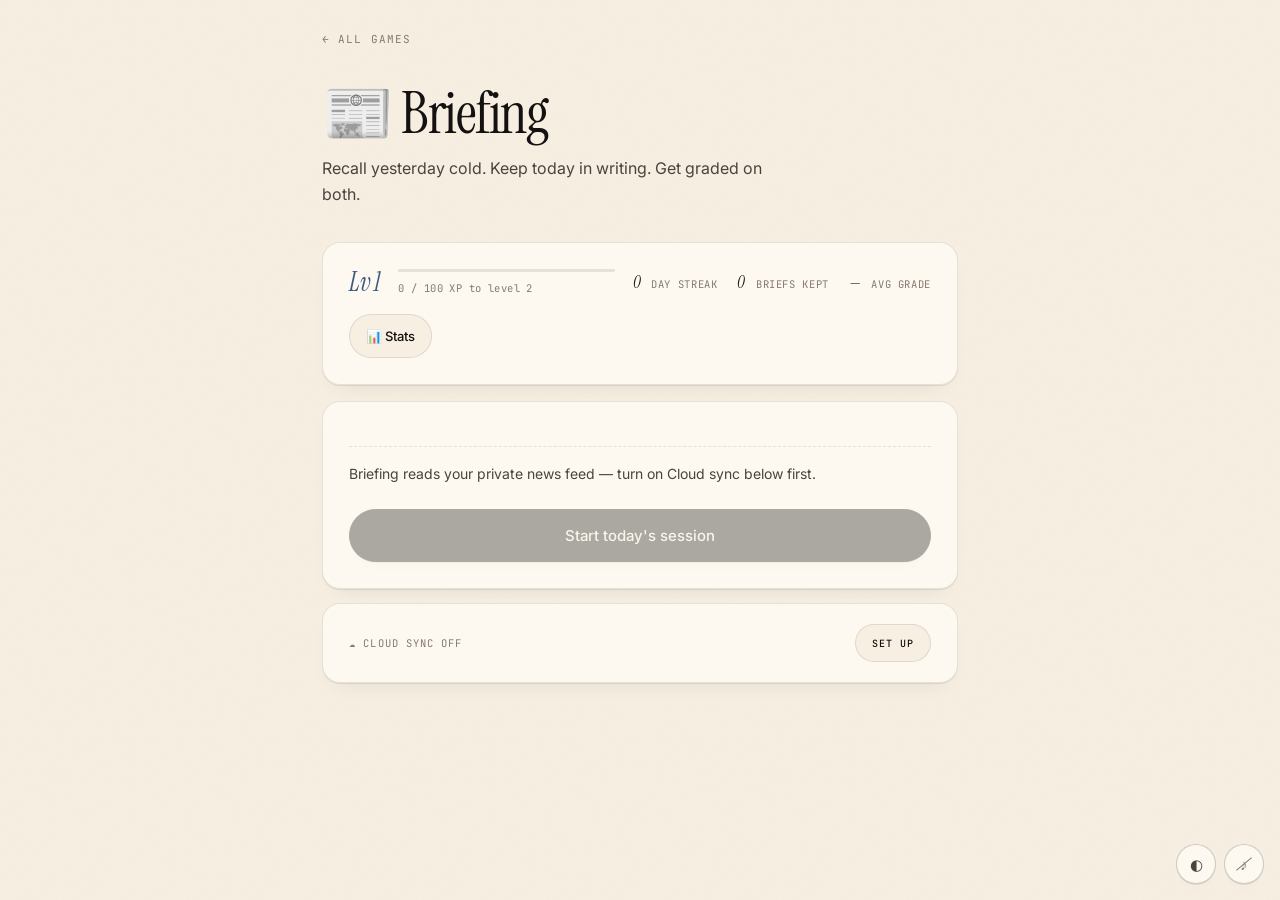
==== games/briefing/index.html @ d1f9d2f7 "Briefing: background grading, per-story saves, end-of-day review Write, hit Save & next, keep readin" ====
<!DOCTYPE html>
<html lang="en">
<head>
  <meta charset="UTF-8">
  <meta name="viewport" content="width=device-width, initial-scale=1.0, viewport-fit=cover">
  <meta name="theme-color" content="#F6EFE2">
  <meta name="apple-mobile-web-app-capable" content="yes">
  <title>Briefing — The News, Kept</title>
  <link rel="stylesheet" href="../../lib/theme.css">
  <script src="../../lib/theme.js"></script>
  <link rel="stylesheet" href="../../lib/sync.css">
  <link rel="stylesheet" href="style.css">
  <link rel="icon" href="data:image/svg+xml,<svg xmlns='http://www.w3.org/2000/svg' viewBox='0 0 100 100'><text y='.9em' font-size='90'>📰</text></svg>">
</head>
<body>
<div id="app">

  <!-- ============================= Menu ============================= -->
  <section id="screen-menu" class="screen active">
    <a class="hub-link" href="../../">← All games</a>

    <header class="title">
      <h1>📰 Briefing</h1>
      <p>Recall yesterday cold. Keep today in writing. Get graded on both.</p>
    </header>

    <div class="card profile-card">
      <div class="level-badge">Lv&nbsp;<span id="menu-level">1</span></div>
      <div class="xp">
        <div class="xp-bar"><div id="xp-fill"></div></div>
        <span id="xp-label"></span>
      </div>
      <div class="profile-stats" id="profile-stats"></div>
      <button id="stats-btn" title="Your stats">📊 Stats</button>
    </div>

    <div class="card setup-card">
      <div id="setup-hint" class="setup-hint"></div>
      <button id="start-btn" class="primary big">Start today's session</button>
    </div>

    <div class="card sync-card">
      <div class="sync-row">
        <span id="sync-status" class="sync-status">☁ Cloud sync off</span>
        <button id="sync-btn" class="sync-btn">Set up</button>
      </div>
      <div id="sync-panel" class="sync-panel hidden">
        <p>Paste your sync code to save results to Atlas and track progress over
          time. Stored in this browser only — the game plays fine without it.</p>
        <div class="sync-form">
          <input id="sync-input" type="password" placeholder="Sync code" autocomplete="off" spellcheck="false">
          <button id="sync-save" class="primary">Save</button>
          <button id="sync-clear">Turn off</button>
        </div>
      </div>
    </div>
  </section>

  <!-- ============================== Day ============================== -->
  <section id="screen-day" class="screen">
    <div class="hud">
      <button id="day-quit" title="Back to menu">✕</button>
      <span id="day-meta"></span>
      <span class="hud-spacer"></span>
      <b id="day-score">0 pts</b>
    </div>

    <nav id="day-tabs" class="day-tabs"></nav>

    <div id="day-panel"></div>

    <button id="finish-day" class="primary big" disabled>Finish the day</button>
  </section>

  <!-- ============================ Results ============================ -->
  <section id="screen-results" class="screen">
    <div class="card results-card">
      <h2 id="results-title"></h2>
      <div id="results-score"></div>
      <div id="results-stats" class="results-stats"></div>
      <div id="results-xp" class="results-xp"></div>
      <div id="results-note" class="results-note"></div>
      <div id="results-review"></div>
      <div class="results-actions">
        <button id="menu-btn" class="primary big">Menu</button>
      </div>
    </div>
  </section>

  <!-- ============================= Stats ============================= -->
  <section id="screen-stats" class="screen">
    <div class="card stats-card">
      <h2>Your news memory</h2>
      <div id="stats-summary" class="profile-stats"></div>
      <div id="stats-week"></div>
      <button id="stats-back" class="primary">Back</button>
    </div>
  </section>

</div>

<script src="../../lib/sync.js"></script>
<script src="../../lib/juice.js"></script>
<script src="game.js"></script>
</body>
</html>
---- lib/theme.css ----
/* lib/theme.css — the shared design system for Jason's Learning Games.
 *
 * The look is Revvive's: cream paper, near-black ink, hairline rules, a serif
 * that does the talking and a mono that does the labelling. Colour is used
 * once per screen, not everywhere — the restraint is the design.
 *
 * One ground, four skins. Every game loads this first and then its own
 * style.css, which sets its two accent stops (--p1/--p2) and styles the parts
 * only it has (the map, the RSVP stage, the sequence builder).
 *
 * Token names are unchanged from the previous system on purpose: the games'
 * skins, lib/sync.css and a few inline rules were written against --glass /
 * --stroke / --sunk / --good, so those still resolve — they just point at
 * paper and ink now instead of glass and neon.
 */

@import url("https://fonts.googleapis.com/css2?family=Instrument+Serif:ital@0;1&family=Inter:wght@300;400;500;600&family=JetBrains+Mono:wght@400;500&display=swap");

/* ====================== tokens ====================== */

:root {
  /* Paper + ink — the whole ground. */
  --paper: #F6EFE2;
  --paper-2: #EFE6D4;
  --card-bg: #FDF9F0;
  --ink: #141110;
  --ink-2: #4A433E;
  --ink-3: #86796E;
  --rule: #1411101a;
  --rule-2: #14111014;

  /* Each game overrides these two. Defaults are Revvive's navy. */
  --p1: #233142;
  --p2: #6B8CAF;

  /* Shared highlight — XP, streaks, the things that only ever go up. */
  --a1: #E8A82C;
  --a2: #C68917;

  --good: #3E5E3A;
  --bad: #C76A5E;

  /* Legacy contract — the games' JS and older rules still ask for these. */
  --bg: var(--paper);
  --bg-2: var(--paper-2);
  --text: var(--ink);
  --text-dim: var(--ink-3);
  --glass: var(--card-bg);
  --glass-2: var(--paper-2);
  --stroke: var(--rule);
  --stroke-hi: #14111033;
  --sunk: var(--paper);
  --card: var(--card-bg);
  --card-edge: var(--rule);
  --primary: var(--p1);
  --primary-deep: #15202B;
  --accent: var(--a1);
  --good-ink: #FFFFFF;
  --bad-ink: #FFFFFF;
  --on-ink: var(--paper);
  --on-good: #FFFFFF;      /* text that sits on a filled good/bad answer — */
  --on-bad: #FFFFFF;       /* flips to dark once those fills lighten for dark mode */
  --ink-hard: #000000;     /* where a pressed primary goes: further from the ground */
  --ripple: #14111018;

  --serif: "Instrument Serif", "Times New Roman", Georgia, serif;
  --sans: "Inter", -apple-system, BlinkMacSystemFont, "Segoe UI", sans-serif;
  --mono: "JetBrains Mono", ui-monospace, "SF Mono", Menlo, monospace;

  --r-sm: 8px;
  --r-md: 12px;
  --r-lg: 18px;
  --r-pill: 999px;

  --shadow: 0 1px 0 #14111014, 0 10px 24px -16px #14111028;
  --shadow-lift: 0 1px 0 #14111014, 0 24px 44px -20px #1411103a;

  --ease: cubic-bezier(.2, .8, .2, 1);
  --spring: cubic-bezier(.2, .8, .2, 1);   /* deliberately not springy */

  --tap: 44px;
}

/* ====================== dark ======================
 * Not an inversion — the same paper stock at night. The ground stays warm
 * (#14120E, not #000) and the text stays cream, so the two themes read as one
 * design in two lights rather than as two designs.
 *
 * Only the ground-level tokens are redefined. Everything else in this file is
 * expressed through them, so the whole system — including each game's skin and
 * lib/sync.css — follows without a second rule being written.
 *
 * lib/theme.js stamps data-theme on <html> from <head>, before first paint.
 * The values below are the only place dark colour is defined. */

:root[data-theme="dark"] {
  --paper: #14120E;
  --paper-2: #1E1A15;
  --card-bg: #1A1712;
  --ink: #F2EDE3;
  --ink-2: #BCB3A4;
  --ink-3: #8A8175;
  --rule: #F2EDE31f;
  --rule-2: #F2EDE314;
  --stroke-hi: #F2EDE33d;

  /* Accents lift off the dark ground; the deep navys and mosses of the light
     theme would vanish into it. */
  --p1: #8AAFD6;
  --p2: #6B8CAF;
  --a1: #F0B646;
  --a2: #E0A63F;
  --good: #6FA968;
  --bad: #E08878;

  /* Filled answer buttons are now light, so their text goes dark. */
  --on-good: #10160F;
  --on-bad: #1E0D0A;
  --ink-hard: #FFFFFF;
  --ripple: #F2EDE322;

  --shadow: 0 1px 0 #00000040, 0 12px 28px -18px #000000cc;
  --shadow-lift: 0 1px 0 #00000040, 0 26px 50px -22px #000000e6;
}

/* The grain has to change sign: dark speckle on cream, light speckle on ink. */
:root[data-theme="dark"] .fx-grain {
  mix-blend-mode: screen;
  filter: invert(1);
  opacity: .05;
}

* { box-sizing: border-box; margin: 0; padding: 0; }

html {
  -webkit-text-size-adjust: 100%;
  scroll-behavior: smooth;
}

html, body { min-height: 100%; }

body {
  background: var(--paper);
  color: var(--ink);
  font-family: var(--sans);
  font-size: 16px;
  font-weight: 400;
  line-height: 1.55;
  min-height: 100dvh;
  overflow-x: hidden;
  -webkit-font-smoothing: antialiased;
  text-rendering: optimizeLegibility;
  -webkit-tap-highlight-color: transparent;
  overscroll-behavior-y: none;
}

::selection { background: var(--p1); color: var(--paper); }

/* Paper grain — the one texture in the system, and the reason the large flat
   cream areas read as stock rather than as #F6EFE2. */
.fx-grain {
  position: fixed;
  inset: 0;
  z-index: 0;
  pointer-events: none;
  opacity: .25;
  mix-blend-mode: multiply;
  background-image: url("data:image/svg+xml;utf8,<svg xmlns='http://www.w3.org/2000/svg' width='180' height='180'><filter id='n'><feTurbulence type='fractalNoise' baseFrequency='0.9' numOctaves='2' stitchTiles='stitch'/><feColorMatrix values='0 0 0 0 0.09  0 0 0 0 0.08  0 0 0 0 0.07  0 0 0 0.06 0'/></filter><rect width='100%' height='100%' filter='url(%23n)'/></svg>");
}
.fx-vignette { display: none; }   /* the old dark-theme layer; nothing to fade on paper */

/* ====================== layout ====================== */

#app,
main.wrap {
  max-width: 720px;
  margin: 0 auto;
  padding: max(20px, env(safe-area-inset-top)) 22px
           calc(72px + env(safe-area-inset-bottom));
  position: relative;
  z-index: 1;
}

@media (max-width: 560px) {
  #app, main.wrap { padding-left: 18px; padding-right: 18px; }
}

.hidden { display: none !important; }

.screen { display: none; }
.screen.active { display: block; animation: fade-up .4s var(--ease) both; }

/* ====================== type ====================== */

h1, h2, h3 { font-weight: 400; }

.title { margin: 26px 0 34px; }

.title h1 {
  font-family: var(--serif);
  font-weight: 400;
  font-size: clamp(2.6rem, 11vw, 3.6rem);
  line-height: .98;
  letter-spacing: -.025em;
}
.title h1 em { font-style: italic; color: var(--p1); }

.title p {
  margin-top: 14px;
  color: var(--ink-2);
  font-size: 1rem;
  line-height: 1.6;
  max-width: 46ch;
}

/* The mono eyebrow with its little rule — Revvive's signature label. */
.eyebrow {
  font-family: var(--mono);
  font-size: 11px;
  font-weight: 400;
  letter-spacing: .16em;
  text-transform: uppercase;
  color: var(--ink-3);
  display: inline-flex;
  align-items: center;
  gap: 12px;
}
.eyebrow::before {
  content: "";
  width: 20px;
  height: 1px;
  background: currentColor;
  display: inline-block;
}

.hub-link {
  display: inline-flex;
  align-items: center;
  gap: 8px;
  min-height: 40px;
  font-family: var(--mono);
  font-size: 11px;
  letter-spacing: .1em;
  text-transform: uppercase;
  color: var(--ink-3);
  text-decoration: none;
  transition: color .2s ease;
}
.hub-link:hover { color: var(--ink); }

/* ====================== cards ====================== */

.card {
  position: relative;
  background: var(--card-bg);
  border: 1px solid var(--rule);
  border-radius: var(--r-lg);
  padding: 26px;
  margin-top: 16px;
  box-shadow: var(--shadow);
}

.screen.active > .card { animation: rise .5s var(--ease) both; }
.screen.active > .card:nth-of-type(2) { animation-delay: .06s; }
.screen.active > .card:nth-of-type(3) { animation-delay: .12s; }
.screen.active > .card:nth-of-type(4) { animation-delay: .18s; }

@keyframes rise {
  from { opacity: 0; transform: translateY(10px); }
  to   { opacity: 1; transform: none; }
}
@keyframes fade-up {
  from { opacity: 0; transform: translateY(6px); }
  to   { opacity: 1; transform: none; }
}
@keyframes fade-soft { from { opacity: 0; } to { opacity: 1; } }

/* ====================== buttons ====================== */

button {
  position: relative;
  overflow: hidden;
  font-family: var(--sans);
  font-size: 14px;
  font-weight: 500;
  color: var(--ink);
  background: var(--paper);
  border: 1px solid var(--rule);
  border-radius: var(--r-pill);
  padding: 11px 20px;
  min-height: var(--tap);
  cursor: pointer;
  touch-action: manipulation;
  -webkit-tap-highlight-color: transparent;
  transition: background .2s ease, color .2s ease, border-color .2s ease,
              box-shadow .2s ease, transform .15s ease;
}
button:hover { border-color: var(--stroke-hi); box-shadow: var(--shadow); }
button:active { transform: translateY(1px); }
button:focus-visible { outline: 2px solid var(--p1); outline-offset: 2px; }
button:disabled { cursor: default; }

/* The one solid black thing on the page is the thing to press. */
button.primary {
  background: var(--ink);
  border-color: var(--ink);
  color: var(--paper);
  font-weight: 500;
  box-shadow: var(--shadow);
}
button.primary:hover { background: var(--ink-hard); box-shadow: var(--shadow-lift); }
button.primary:disabled { opacity: .35; box-shadow: var(--shadow); }

button.big {
  width: 100%;
  padding: 16px 28px;
  font-size: 15px;
  margin-top: 24px;
}

button.ghost {
  background: transparent;
  border-color: var(--rule);
  color: var(--ink-2);
  box-shadow: none;
}
button.ghost:hover { background: var(--paper-2); color: var(--ink); }

/* A wash rather than a splash — the ripple is nearly subliminal on paper. */
.ripple {
  position: absolute;
  border-radius: 50%;
  transform: translate(-50%, -50%) scale(0);
  background: radial-gradient(circle, var(--ripple), transparent 70%);
  pointer-events: none;
  z-index: 2;
  animation: ripple .5s var(--ease) forwards;
}
@keyframes ripple { to { transform: translate(-50%, -50%) scale(1); opacity: 0; } }

/* ====================== option pills ====================== */

.opt-grid { display: flex; flex-wrap: wrap; gap: 8px; }
.opt-grid button {
  flex: 0 1 auto;
  padding: 10px 16px;
  font-size: 13.5px;
}
.opt-grid button .sub {
  display: block;
  font-family: var(--mono);
  font-size: 10px;
  letter-spacing: .04em;
  color: var(--ink-3);
  margin-top: 3px;
}

/* Mapmaster says .selected, the others say .active. Both land here. */
.opt-grid button.selected,
.opt-grid button.active {
  background: var(--ink);
  border-color: var(--ink);
  color: var(--paper);
  box-shadow: var(--shadow);
}
.opt-grid button.selected .sub,
.opt-grid button.active .sub { color: color-mix(in oklab, var(--paper) 68%, transparent); }
.opt-grid button:disabled { opacity: .3; }

.opt-icon { margin-right: 7px; }

/* Section labels inside a card. */
.setup-card h2,
.card h2.section {
  font-family: var(--mono);
  font-size: 11px;
  font-weight: 400;
  text-transform: uppercase;
  letter-spacing: .14em;
  color: var(--ink-3);
  margin: 28px 0 12px;
}
.setup-card h2:first-child { margin-top: 0; }

.setup-hint {
  margin-top: 18px;
  padding-top: 16px;
  border-top: 1px dashed var(--rule);
  color: var(--ink-2);
  font-size: 14px;
  line-height: 1.6;
  min-height: 1.2em;
}

/* ====================== profile / level / XP ====================== */

.profile-card {
  display: flex;
  align-items: center;
  gap: 18px;
  flex-wrap: wrap;
}

.level-badge {
  font-family: var(--serif);
  font-size: 26px;
  font-style: italic;
  letter-spacing: -.01em;
  color: var(--p1);
  white-space: nowrap;
  line-height: 1;
}
.level-badge small {
  display: block;
  font-family: var(--mono);
  font-size: 9.5px;
  font-style: normal;
  letter-spacing: .12em;
  text-transform: uppercase;
  color: var(--ink-3);
  margin-top: 5px;
}

.xp { flex: 1 1 180px; min-width: 150px; }
.xp-bar {
  height: 3px;
  background: var(--rule);
  border-radius: var(--r-pill);
  overflow: hidden;
  margin-bottom: 8px;
}
#xp-fill {
  height: 100%;
  width: 0;
  background: var(--p1);
  border-radius: var(--r-pill);
  transition: width .9s var(--ease);
}

.xp span, #xp-label {
  display: block;
  font-family: var(--mono);
  font-size: 10.5px;
  letter-spacing: .04em;
  color: var(--ink-3);
}

.profile-stats {
  display: flex;
  gap: 20px;
  flex-wrap: wrap;
  font-family: var(--mono);
  font-size: 10.5px;
  letter-spacing: .06em;
  text-transform: uppercase;
  color: var(--ink-3);
}
.profile-stats b {
  font-family: var(--serif);
  font-style: italic;
  font-size: 17px;
  font-weight: 400;
  letter-spacing: -.01em;
  color: var(--ink);
  text-transform: none;
  margin-right: 4px;
}

#stats-btn { padding: 9px 16px; font-size: 13px; }

/* ====================== HUD ====================== */

.hud {
  display: flex;
  align-items: center;
  gap: 14px;
  padding: 12px 0 14px;
  font-family: var(--mono);
  font-size: 11px;
  letter-spacing: .08em;
  text-transform: uppercase;
  color: var(--ink-3);
  position: sticky;
  top: 0;
  z-index: 20;
  background: color-mix(in oklab, var(--paper) 88%, transparent);
  backdrop-filter: blur(14px) saturate(140%);
  -webkit-backdrop-filter: blur(14px) saturate(140%);
  border-bottom: 1px solid var(--rule);
  margin-bottom: 18px;
}
.hud-spacer { flex: 1; }
.hud-right { margin-left: auto; display: flex; gap: 16px; align-items: center; }

#quit-btn {
  padding: 0;
  width: 32px;
  height: 32px;
  min-height: 32px;
  flex: none;
  display: grid;
  place-items: center;
  border-radius: 50%;
  border-color: var(--rule);
  color: var(--ink-3);
  font-size: 12px;
}
#quit-btn:hover { color: var(--bad); border-color: var(--bad); }

#hud-score {
  font-family: var(--serif);
  font-style: italic;
  font-size: 22px;
  letter-spacing: -.01em;
  text-transform: none;
  color: var(--ink);
  line-height: 1;
}
#hud-streak {
  display: inline-block;
  color: var(--a2);
  font-weight: 500;
  transition: color .2s ease;
}
/* .flare is also used by the hub's day-streak chip, which isn't a HUD. */
#hud-streak.flare, .flare { animation: flare .45s var(--ease) both; }
@keyframes flare {
  0%   { transform: scale(1); }
  40%  { transform: scale(1.14); }
  100% { transform: scale(1); }
}

#hud-timer, #hud-clock { font-variant-numeric: tabular-nums; }
#hud-timer.urgent { color: var(--bad); animation: blink 1s steps(2) infinite; }
@keyframes blink { 50% { opacity: .4; } }

/* ====================== progress rails ====================== */

.timer-track, .progress-track {
  height: 3px;
  background: var(--rule);
  border-radius: var(--r-pill);
  overflow: hidden;
}
#timer-fill, #progress-fill, #scroll-fill {
  height: 100%;
  width: 100%;
  background: var(--p1);
  border-radius: var(--r-pill);
  transition: width .12s linear, background .3s ease;
}
#progress-fill { width: 0; }
#timer-fill.low, #scroll-fill.low { background: var(--bad); }

/* ====================== answers ====================== */

#choices button.correct {
  background: var(--good);
  border-color: var(--good);
  color: var(--on-good);
}
#choices button.wrong {
  background: var(--bad);
  border-color: var(--bad);
  color: var(--on-bad);
}
/* No bounce, no shake — the colour change is the whole message. */

#choices button .key {
  position: absolute;
  left: 12px;
  top: 50%;
  transform: translateY(-50%);
  font-family: var(--mono);
  font-size: 10px;
  color: var(--ink-3);
  border: 1px solid var(--rule);
  border-radius: 4px;
  padding: 2px 6px;
}

#feedback {
  margin-top: 20px;
  min-height: 1.6em;
  font-size: 14.5px;
  line-height: 1.6;
  color: var(--ink-2);
}
#feedback.good, #feedback.bad { animation: fade-up .3s var(--ease) both; }
#feedback.good { color: var(--good); }
#feedback.bad  { color: var(--bad); }
#feedback b { color: var(--ink); font-weight: 500; }

/* Inputs */
input[type="text"], input[type="password"], input:not([type]), textarea {
  font-family: var(--sans);
  font-size: 15px;
  color: var(--ink);
  background: var(--paper);
  border: 1px solid var(--rule);
  border-radius: var(--r-md);
  padding: 12px 16px;
  min-height: var(--tap);
  transition: border-color .2s ease, box-shadow .2s ease;
}
input:focus, textarea:focus {
  outline: none;
  border-color: var(--p1);
  box-shadow: 0 0 0 3px color-mix(in oklab, var(--p1) 14%, transparent);
}
::placeholder { color: var(--ink-3); }

/* ====================== results ====================== */

.results-card {
  text-align: center;
  max-width: 560px;
  margin: 30px auto 0;
  padding: 36px 28px;
}
.results-card h2 {
  font-family: var(--serif);
  font-size: 30px;
  line-height: 1.12;
  letter-spacing: -.02em;
}

/* The score is set in the serif, italic, huge — the Revvive stat treatment. */
#results-score {
  font-family: var(--serif);
  font-style: italic;
  font-weight: 400;
  font-size: clamp(64px, 20vw, 92px);
  line-height: .92;
  letter-spacing: -.03em;
  color: var(--p1);
  margin: 18px 0 6px;
}
#results-score small,
#results-score span {
  display: block;
  font-family: var(--mono);
  font-style: normal;
  font-size: 11px;
  letter-spacing: .12em;
  text-transform: uppercase;
  color: var(--ink-3);
  margin-top: 12px;
}
#results-score em {
  display: block;
  font-family: var(--mono);
  font-style: normal;
  font-size: 11px;
  letter-spacing: .12em;
  text-transform: uppercase;
  color: var(--a2);
  margin-top: 8px;
}
#results-score.pop { animation: fade-up .5s var(--ease) both; }

.results-stats {
  display: grid;
  grid-template-columns: repeat(auto-fit, minmax(80px, 1fr));
  gap: 0;
  margin: 28px 0;
  border-top: 1px solid var(--rule);
  border-bottom: 1px solid var(--rule);
}
.results-stats .stat, .stat {
  display: flex;
  flex-direction: column;
  gap: 5px;
  padding: 18px 8px;
  border-right: 1px solid var(--rule);
}
.results-stats .stat:last-child, .stat:last-child { border-right: 0; }
.stat b {
  font-family: var(--serif);
  font-style: italic;
  font-weight: 400;
  font-size: 26px;
  line-height: 1;
  letter-spacing: -.01em;
}
.stat span {
  font-family: var(--mono);
  font-size: 9.5px;
  letter-spacing: .1em;
  text-transform: uppercase;
  color: var(--ink-3);
}

#results-best, #results-levelup {
  display: inline-block;
  font-family: var(--mono);
  font-size: 11px;
  letter-spacing: .1em;
  text-transform: uppercase;
  border-radius: var(--r-pill);
  padding: 7px 16px;
  margin: 6px 4px;
  background: #E8A82C1f;
  border: 1px solid #E8A82C55;
  color: var(--a2);
  animation: fade-up .5s var(--ease) both;
}

.results-xp, .results-note {
  font-family: var(--mono);
  font-size: 11px;
  letter-spacing: .06em;
  color: var(--ink-3);
  line-height: 1.7;
  margin-bottom: 10px;
}
.results-xp b, .results-note b { color: var(--a2); font-weight: 400; }

.results-actions { margin-top: 26px; display: grid; gap: 10px; }
.results-actions button { width: 100%; margin-top: 0; }

/* ====================== chips, bars, lists ====================== */

.chips { display: flex; flex-wrap: wrap; gap: 8px; justify-content: center; }
.chip {
  font-family: var(--mono);
  font-size: 11px;
  letter-spacing: .04em;
  background: var(--paper);
  border: 1px solid var(--rule);
  color: var(--ink-2);
  border-radius: var(--r-pill);
  padding: 5px 13px;
}

#results-missed h3, #stats-weakest h3,
#results-review h3, #stats-history h3, #stats-levels h3,
#stats-eras h3 {
  font-family: var(--mono);
  font-size: 11px;
  font-weight: 400;
  text-transform: uppercase;
  letter-spacing: .14em;
  color: var(--ink-3);
  margin: 28px 0 14px;
}

.missed-row {
  display: flex;
  flex-direction: column;
  gap: 5px;
  text-align: left;
  background: var(--paper);
  border: 1px solid var(--rule);
  border-radius: var(--r-md);
  padding: 14px 16px;
  margin-bottom: 8px;
}
.missed-row code {
  font-family: var(--mono);
  font-size: 12.5px;
  line-height: 1.5;
  color: var(--ink);
}
.missed-row span { font-size: 13px; color: var(--ink-2); line-height: 1.5; }
.clean-sweep { color: var(--ink-3); font-size: 14px; margin-top: 12px; }

.topic-row { display: flex; align-items: center; gap: 14px; margin-bottom: 14px; }
.topic-name { flex: 0 0 40%; font-size: 14px; }
.topic-name b { font-family: var(--mono); font-size: 10px; color: var(--ink-3); margin-right: 6px; font-weight: 400; }
.bar {
  flex: 1;
  height: 3px;
  background: var(--rule);
  border-radius: var(--r-pill);
  overflow: hidden;
}
.bar i {
  display: block;
  height: 100%;
  background: var(--p1);
  border-radius: var(--r-pill);
  transform-origin: left;
  animation: grow-bar .8s var(--ease) both;
}
@keyframes grow-bar { from { transform: scaleX(0); } }
.topic-num {
  flex: 0 0 76px;
  text-align: right;
  font-family: var(--mono);
  font-size: 10.5px;
  color: var(--ink-3);
  font-variant-numeric: tabular-nums;
}

.stats-card { max-width: 600px; margin: 24px auto 0; }
.stats-card h2 {
  font-family: var(--serif);
  font-size: 28px;
  letter-spacing: -.02em;
  margin-bottom: 22px;
}
#stats-back { width: 100%; margin-top: 28px; }

/* ====================== feedback layer ====================== */

/* Confetti canvas, injected by lib/juice.js. Used sparingly — milestones only. */
#fx-canvas {
  position: fixed;
  inset: 0;
  z-index: 90;
  pointer-events: none;
}

/* The old full-screen colour flash is gone: on paper it read as a fault. */
#fx-flash { display: none; }

/* A quiet "+120" in mono that lifts and fades. */
.float-points {
  position: fixed;
  transform: translate(-50%, 0);
  pointer-events: none;
  z-index: 95;
  font-family: var(--mono);
  font-size: 13px;
  font-weight: 500;
  letter-spacing: .06em;
  color: var(--good);
  white-space: nowrap;
  animation: drift-up .9s var(--ease) both;
}
.float-points.bad { color: var(--bad); }
.float-points.accent { color: var(--a2); }
@keyframes drift-up {
  0%   { opacity: 0; transform: translate(-50%, 4px); }
  25%  { opacity: 1; transform: translate(-50%, -14px); }
  100% { opacity: 0; transform: translate(-50%, -52px); }
}

/* Milestone toast — a paper card, not a banner. */
#fx-toast {
  position: fixed;
  left: 50%;
  top: calc(18px + env(safe-area-inset-top));
  transform: translateX(-50%);
  z-index: 96;
  display: flex;
  align-items: center;
  gap: 10px;
  padding: 12px 22px;
  border-radius: var(--r-pill);
  background: var(--ink);
  color: var(--paper);
  font-family: var(--mono);
  font-size: 11px;
  letter-spacing: .12em;
  text-transform: uppercase;
  box-shadow: var(--shadow-lift);
  animation: toast-in 2.6s var(--ease) both;
  pointer-events: none;
  max-width: calc(100vw - 36px);
}
@keyframes toast-in {
  0%   { opacity: 0; transform: translate(-50%, -14px); }
  10%, 88% { opacity: 1; transform: translate(-50%, 0); }
  100% { opacity: 0; transform: translate(-50%, -10px); }
}

/* Sound and theme toggles — two discs in the thumb corner. Quiet, but they
   have to be *findable*: at half opacity in a hairline border they read as
   smudges on cream, which is exactly how the first version failed. */
.fx-sound, .fx-theme {
  position: fixed;
  right: calc(16px + env(safe-area-inset-right));
  bottom: calc(16px + env(safe-area-inset-bottom));
  z-index: 60;
  width: 40px;
  height: 40px;
  min-height: 40px;
  padding: 0;
  display: grid;
  place-items: center;
  border-radius: 50%;
  font-size: 15px;
  line-height: 1;
  color: var(--ink-2);
  background: var(--card-bg);
  border: 1px solid var(--stroke-hi);
  box-shadow: var(--shadow);
  transition: color .2s ease, box-shadow .2s ease, transform .15s ease;
}
.fx-sound:hover, .fx-theme:hover {
  color: var(--ink);
  box-shadow: var(--shadow-lift);
}

/* The theme disc sits inboard of the sound one. */
.fx-theme { right: calc(64px + env(safe-area-inset-right)); }

/* Muted is drawn, not implied by dimness — a struck-through note. */
.fx-sound.muted { color: var(--ink-3); }
.fx-sound.muted::after {
  content: "";
  position: absolute;
  left: 50%;
  top: 50%;
  width: 20px;
  height: 1px;
  background: currentColor;
  transform: translate(-50%, -50%) rotate(-40deg);
}

/* ====================== small screens ====================== */

@media (max-width: 560px) {
  .card { padding: 20px; }
  .title { margin: 20px 0 26px; }
  .results-card { padding: 28px 20px; }
  .results-stats { grid-template-columns: 1fr 1fr; }
  .results-stats .stat:nth-child(2n) { border-right: 0; }
  .results-stats .stat:nth-child(-n+2) { border-bottom: 1px solid var(--rule); }
  .opt-grid button { padding: 10px 14px; font-size: 13px; }
}

/* Number-key hints mean nothing without a keyboard. */
@media (hover: none) {
  #choices button .key { display: none; }
}

/* ====================== motion opt-out ====================== */

@media (prefers-reduced-motion: reduce) {
  *, *::before, *::after {
    animation-duration: .01ms !important;
    animation-iteration-count: 1 !important;
    transition-duration: .01ms !important;
    scroll-behavior: auto !important;
  }
  #timer-fill, #progress-fill, #scroll-fill { transition: width .1s linear !important; }
  #xp-fill { transition: width .3s !important; }
}
---- lib/sync.css ----
/* lib/sync.css — styles for the shared Cloud sync card.
 *
 * Deliberately palette-agnostic: it consumes the tokens lib/theme.css defines
 * (--rule, --ink-3, --mono, --good, --bad, --a2), so it picks up whatever
 * accent the game is wearing without knowing which one.
 */

.sync-card { margin-top: 14px; padding: 20px 26px; }

.sync-row {
  display: flex;
  align-items: center;
  justify-content: space-between;
  gap: 14px;
}

.sync-status {
  display: inline-flex;
  align-items: center;
  gap: 9px;
  font-family: var(--mono);
  font-size: 10.5px;
  letter-spacing: .1em;
  text-transform: uppercase;
  color: var(--ink-3);
}
.sync-status.ok { color: var(--good); }
.sync-status.bad { color: var(--bad); }
.sync-status.busy { color: var(--a2); }

/* A pulsing dot while a sync is in flight — the only moving thing on a card
   that is otherwise pure plumbing. */
.sync-status.busy::before {
  content: "";
  width: 6px;
  height: 6px;
  border-radius: 50%;
  background: currentColor;
  animation: sync-pulse 1.4s ease-in-out infinite;
}
@keyframes sync-pulse { 50% { opacity: .3; } }

.sync-btn {
  flex: none;
  padding: 8px 16px;
  min-height: 38px;
  font-family: var(--mono);
  font-size: 10px;
  letter-spacing: .1em;
  text-transform: uppercase;
}

.sync-panel {
  margin-top: 18px;
  padding-top: 18px;
  border-top: 1px dashed var(--rule);
  animation: fade-up .3s var(--ease) both;
}
.sync-panel p {
  color: var(--ink-2);
  font-size: 13.5px;
  line-height: 1.65;
  margin-bottom: 14px;
}

.sync-form { display: flex; gap: 8px; flex-wrap: wrap; }
.sync-form input { flex: 1 1 200px; }
.sync-form button { flex: 0 0 auto; }

@media (max-width: 460px) {
  .sync-form input { flex: 1 1 100%; }
  .sync-form button { flex: 1; }
}
---- games/briefing/style.css ----
/* Briefing — skin over lib/theme.css.
 *
 * Ink on paper, literally: this one IS a newspaper. The shared theme owns
 * everything common; this file owns the day tabs, the story page, the grading
 * cards, and the market table. */

:root {
  --p1: #3D5A80;          /* pressman's ink blue */
  --p2: #6E93B8;
}

:root[data-theme="dark"] {
  --p1: #86ABD4;
  --p2: #6E93B8;
}

#app { max-width: 680px; }

/* ------------------------------ day tabs ------------------------------ */

.day-tabs {
  display: flex;
  gap: 6px;
  overflow-x: auto;
  padding: 2px 2px 10px;
  -webkit-overflow-scrolling: touch;
  scrollbar-width: none;
}
.day-tabs::-webkit-scrollbar { display: none; }

.day-tab {
  flex: none;
  padding: 9px 14px;
  min-height: 40px;
  font-family: var(--mono);
  font-size: 11px;
  letter-spacing: .06em;
  text-transform: uppercase;
  border-radius: var(--r-pill);
  white-space: nowrap;
}
.day-tab.active {
  background: var(--ink);
  color: var(--paper);
  border-color: var(--ink);
}
.day-tab.done { border-color: var(--good); }
.day-tab.done em {
  font-style: normal;
  font-family: var(--serif);
  font-size: 13px;
  color: var(--good);
  margin-left: 3px;
}
.day-tab.active.done em { color: var(--paper); }

#finish-day { margin-top: 16px; }

/* ------------------------------ story page ------------------------------ */

.story-card { padding: 28px 26px; margin-top: 4px; }

.story-meta {
  font-family: var(--mono);
  font-size: 10px;
  letter-spacing: .16em;
  text-transform: uppercase;
  color: var(--ink-3);
  display: flex;
  align-items: center;
  gap: 12px;
  margin-bottom: 16px;
}
.story-meta::after { content: ""; flex: 1; height: 1px; background: var(--rule); }

.panel-title {
  font-family: var(--serif);
  font-size: clamp(24px, 6.2vw, 31px);
  /* No text-wrap: balance here — it broke headlines early into cramped equal
     lines. Natural wrapping + looser leading reads like a paper, not a squeeze. */
  line-height: 1.22;
  letter-spacing: -.015em;
  margin-bottom: 12px;
}
.panel-sub { font-size: 14px; line-height: 1.6; color: var(--ink-2); margin-bottom: 6px; }
.loading-pulse { animation: pulse-soft 1.4s ease-in-out infinite; }
@keyframes pulse-soft { 50% { opacity: .45; } }

.story-what {
  font-size: 15.5px;
  line-height: 1.65;
  color: var(--ink-2);
  margin-bottom: 12px;
}

.story-details { margin: 0 0 16px 18px; padding: 0; }
.story-details li {
  font-size: 14px;
  line-height: 1.6;
  color: var(--ink-2);
  margin-bottom: 6px;
}
/* The bolded specifics — figures, magnitudes, acronyms — step up to full ink. */
.story-details b, .story-what b { color: var(--ink); font-weight: 650; }

.hint-reveal {
  margin-bottom: 12px;
  padding: 12px 14px;
  background: var(--paper-2);
  border-radius: var(--r-md);
}
.hint-reveal b {
  display: block;
  font-family: var(--mono);
  font-size: 10px;
  letter-spacing: .14em;
  text-transform: uppercase;
  color: var(--ink-3);
  margin-bottom: 6px;
}
.hint-reveal ul { margin: 0 0 0 18px; }
.hint-reveal li { font-size: 13.5px; line-height: 1.55; color: var(--ink-2); margin-bottom: 3px; }

#hint-btn { width: 100%; margin-bottom: 12px; font-size: 13px; }

.pending-note {
  font-family: var(--mono);
  font-size: 11px;
  letter-spacing: .1em;
  text-transform: uppercase;
  color: var(--p1);
  margin: 4px 0 10px;
  animation: pulse-soft 1.4s ease-in-out infinite;
}
.submitted-text {
  font-size: 14px;
  line-height: 1.65;
  color: var(--ink-2);
  background: var(--paper-2);
  border-radius: var(--r-md);
  padding: 12px 14px;
  white-space: pre-wrap;
}

/* ------------------------- end-of-day review ------------------------- */

.review-item {
  text-align: left;
  padding: 16px 0;
  border-top: 1px solid var(--rule);
  margin-top: 4px;
}
.review-head {
  display: flex;
  align-items: baseline;
  justify-content: space-between;
  gap: 12px;
  margin-bottom: 6px;
}
.review-tab {
  font-family: var(--mono);
  font-size: 10px;
  letter-spacing: .14em;
  text-transform: uppercase;
  color: var(--ink-3);
}
.review-grade { font-family: var(--serif); font-size: 24px; color: var(--p1); }
.review-grade small { font-family: var(--mono); font-size: 11px; color: var(--ink-3); }
.review-item p { font-size: 13.5px; line-height: 1.6; color: var(--ink-2); margin-bottom: 8px; }
.review-item ul { margin: 0 0 0 18px; }
.review-item li { font-size: 12.5px; line-height: 1.55; color: var(--ink-3); margin-bottom: 3px; }

.sources { display: flex; flex-direction: column; gap: 6px; margin-bottom: 6px; }
.sources a {
  font-size: 12.5px;
  color: var(--p1);
  text-decoration: none;
  border-bottom: 1px solid color-mix(in oklab, var(--p1) 35%, transparent);
  width: fit-content;
  line-height: 1.5;
}
.sources a:hover { border-bottom-color: var(--p1); }

/* ------------------------------ your turn ------------------------------ */

.take-prompts {
  display: flex;
  flex-wrap: wrap;
  gap: 6px;
  margin: 16px 0 10px;
  padding-top: 16px;
  border-top: 1px solid var(--rule);
}
.take-prompts span {
  font-size: 12.5px;
  color: var(--ink-2);
  border: 1px solid var(--rule);
  border-radius: var(--r-pill);
  padding: 4px 12px;
}

#take-input {
  width: 100%;
  font: inherit;
  font-size: 14.5px;
  line-height: 1.65;
  resize: vertical;
  min-height: 120px;
  margin-bottom: 12px;
}

#grade-btn { width: 100%; }
.grade-error { color: var(--bad); font-size: 13px; margin-top: 8px; min-height: 1.2em; }

/* ------------------------------ the grade ------------------------------ */

.grade-card {
  margin-top: 18px;
  padding-top: 4px;
  border-top: 1px solid var(--rule);
  animation: rise .4s var(--ease) both;
}

.grade-head { display: flex; align-items: baseline; gap: 14px; margin: 14px 0 10px; }
.grade-letter {
  font-family: var(--serif);
  font-size: 58px;
  line-height: 1;
  letter-spacing: -.02em;
  color: var(--p1);
}
.grade-score { font-family: var(--mono); font-size: 15px; color: var(--ink-2); }
.grade-score small { color: var(--ink-3); }

.grade-summary {
  font-size: 14.5px;
  line-height: 1.65;
  color: var(--ink);
  margin-bottom: 14px;
  max-width: 58ch;
}

.grade-list { margin-bottom: 12px; }
.grade-list b {
  display: block;
  font-family: var(--mono);
  font-size: 10px;
  letter-spacing: .14em;
  text-transform: uppercase;
  margin-bottom: 6px;
}
.good-list b { color: var(--good); }
.miss-list b { color: var(--bad); }
.grade-list ul { margin: 0 0 0 18px; padding: 0; }
.grade-list li { font-size: 13.5px; line-height: 1.55; color: var(--ink-2); margin-bottom: 4px; }

.reveal-block {
  margin-top: 14px;
  padding: 14px 16px;
  background: var(--paper-2);
  border-radius: var(--r-md);
}
.reveal-block b {
  display: block;
  font-family: var(--mono);
  font-size: 10px;
  letter-spacing: .14em;
  text-transform: uppercase;
  color: var(--ink-3);
  margin-bottom: 8px;
}
.reveal-block p {
  font-family: var(--serif);
  font-size: 17px;
  line-height: 1.55;
  letter-spacing: -.01em;
}
.reveal-block ul { margin: 0 0 0 18px; }
.reveal-block li { font-size: 13.5px; line-height: 1.6; color: var(--ink-2); margin-bottom: 4px; }

/* ------------------------------- markets ------------------------------- */

.mkt-table {
  width: 100%;
  border-collapse: collapse;
  margin-bottom: 14px;
  font-variant-numeric: tabular-nums;
}
.mkt-table th {
  font-family: var(--mono);
  font-size: 9.5px;
  letter-spacing: .12em;
  text-transform: uppercase;
  color: var(--ink-3);
  text-align: right;
  padding: 6px 4px;
  border-bottom: 1px solid var(--rule);
  font-weight: 500;
}
.mkt-table th:first-child { text-align: left; }
.mkt-table td {
  padding: 9px 4px;
  font-size: 14px;
  text-align: right;
  border-bottom: 1px solid var(--rule-2);
}
.mkt-table td:first-child { text-align: left; font-weight: 500; }
.mkt-table .up { color: var(--good); }
.mkt-table .down { color: var(--bad); }

.mkt-commentary {
  font-family: var(--serif);
  font-size: 16.5px;
  line-height: 1.6;
  letter-spacing: -.01em;
  padding-left: 16px;
  border-left: 2px solid var(--p1);
  margin-bottom: 8px;
}

/* ------------------------------- stats ------------------------------- */

#stats-week h3 {
  font-family: var(--mono);
  font-size: 10px;
  letter-spacing: .16em;
  text-transform: uppercase;
  color: var(--ink-3);
  margin: 22px 0 10px;
}
.daygrid { display: flex; gap: 8px; flex-wrap: wrap; }
.daycell {
  width: 30px;
  height: 30px;
  display: grid;
  place-items: center;
  border: 1px solid var(--rule);
  border-radius: var(--r-md);
  color: var(--ink-3);
  font-size: 15px;
}
.daycell.done { background: var(--p1); border-color: var(--p1); color: var(--paper); }

/* --------------------------- small screens --------------------------- */

@media (max-width: 560px) {
  .story-card { padding: 22px 16px; }
  .grade-letter { font-size: 48px; }
  .mkt-table td { font-size: 13px; }
}
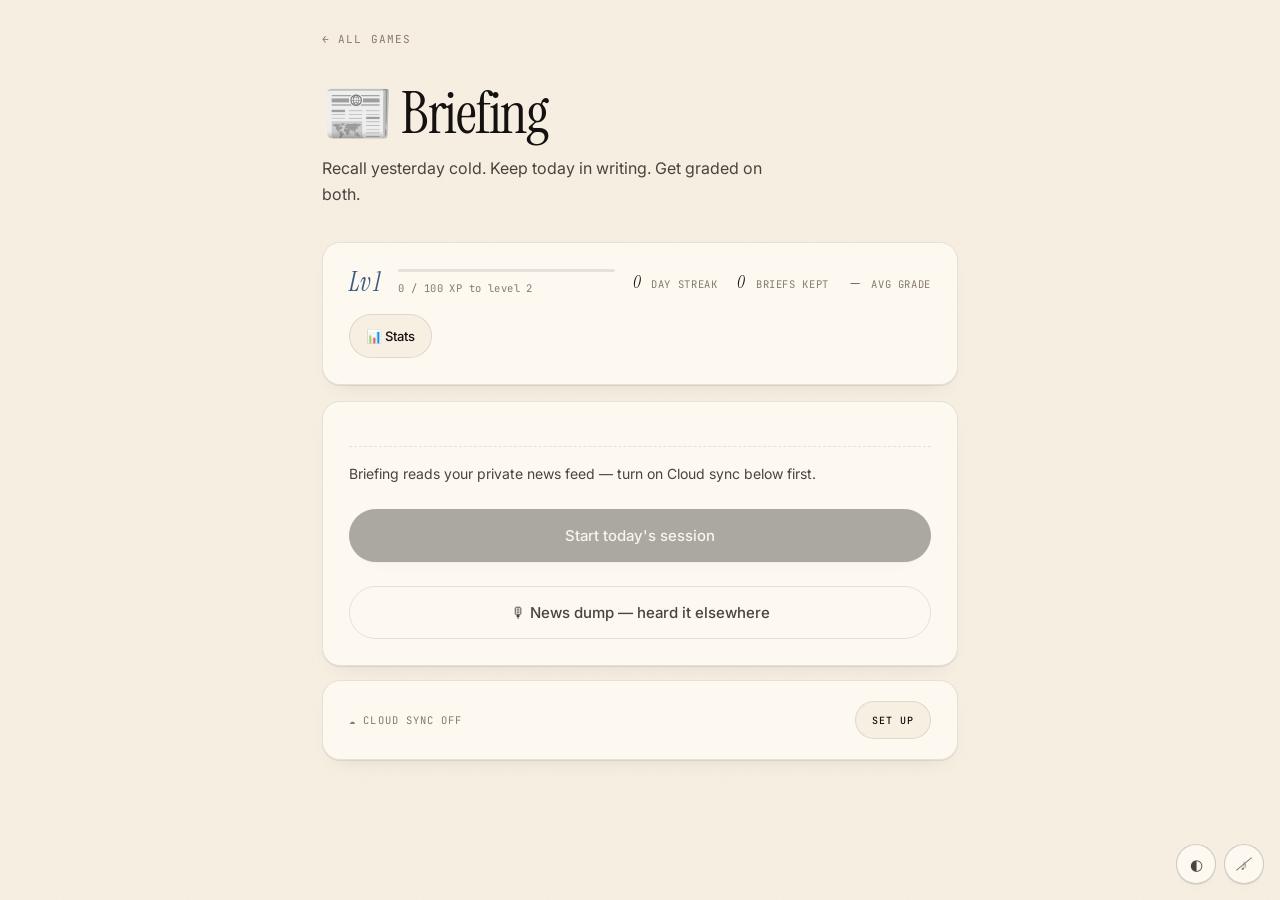
==== commit 1fea8722: "Hub two daily duties + Briefing news-dump mode Hub: today's card now shows two checkoffs — the daily" ====
--- a/games/briefing/index.html
+++ b/games/briefing/index.html
@@ -37,6 +37,7 @@
     <div class="card setup-card">
       <div id="setup-hint" class="setup-hint"></div>
       <button id="start-btn" class="primary big">Start today's session</button>
+      <button id="dump-btn" class="ghost big">🎙 News dump — heard it elsewhere</button>
     </div>
 
     <div class="card sync-card">
@@ -68,8 +69,6 @@
     <nav id="day-tabs" class="day-tabs"></nav>
 
     <div id="day-panel"></div>
-
-    <button id="finish-day" class="primary big" disabled>Finish the day</button>
   </section>
 
   <!-- ============================ Results ============================ -->
--- a/games/briefing/style.css
+++ b/games/briefing/style.css
@@ -54,7 +54,6 @@
 }
 .day-tab.active.done em { color: var(--paper); }
 
-#finish-day { margin-top: 16px; }
 
 /* ------------------------------ story page ------------------------------ */
 
@@ -209,8 +208,17 @@
   margin-bottom: 12px;
 }
 
-#grade-btn { width: 100%; }
+.btn-row { display: flex; gap: 8px; align-items: stretch; }
+.btn-row #grade-btn { flex: 1; }
+#done-btn { flex: none; font-size: 13px; white-space: nowrap; padding: 0 18px; }
 .grade-error { color: var(--bad); font-size: 13px; margin-top: 8px; min-height: 1.2em; }
+
+@media (max-width: 460px) {
+  .btn-row { flex-direction: column; }
+  #done-btn { padding: 12px 18px; }
+}
+
+#done-btn.done-below { width: 100%; margin-top: 16px; }
 
 /* ------------------------------ the grade ------------------------------ */
 
@@ -317,6 +325,42 @@
   border-left: 2px solid var(--p1);
   margin-bottom: 8px;
 }
+
+/* Weekly context bullets under the table. */
+.mkt-context {
+  margin: 0 0 8px 0;
+  padding-left: 16px;
+  border-left: 2px solid var(--p1);
+  list-style: none;
+}
+.mkt-context li {
+  font-size: 14px;
+  line-height: 1.6;
+  color: var(--ink-2);
+  margin-bottom: 6px;
+}
+.mkt-context li::before { content: "— "; color: var(--p1); }
+.mkt-context b, .grade-list b + ul b { color: var(--ink); font-weight: 650; }
+
+/* Connections — the dimension being trained gets its own ink. */
+.conn-list b { color: var(--p1); }
+.conn-suggest {
+  margin-top: 14px;
+  padding: 12px 14px;
+  background: var(--paper-2);
+  border-left: 2px solid var(--a1);
+  border-radius: var(--r-md);
+}
+.conn-suggest b {
+  display: block;
+  font-family: var(--mono);
+  font-size: 10px;
+  letter-spacing: .14em;
+  text-transform: uppercase;
+  color: var(--a1);
+  margin-bottom: 6px;
+}
+.conn-suggest p { font-size: 13.5px; line-height: 1.6; color: var(--ink); }
 
 /* ------------------------------- stats ------------------------------- */
 
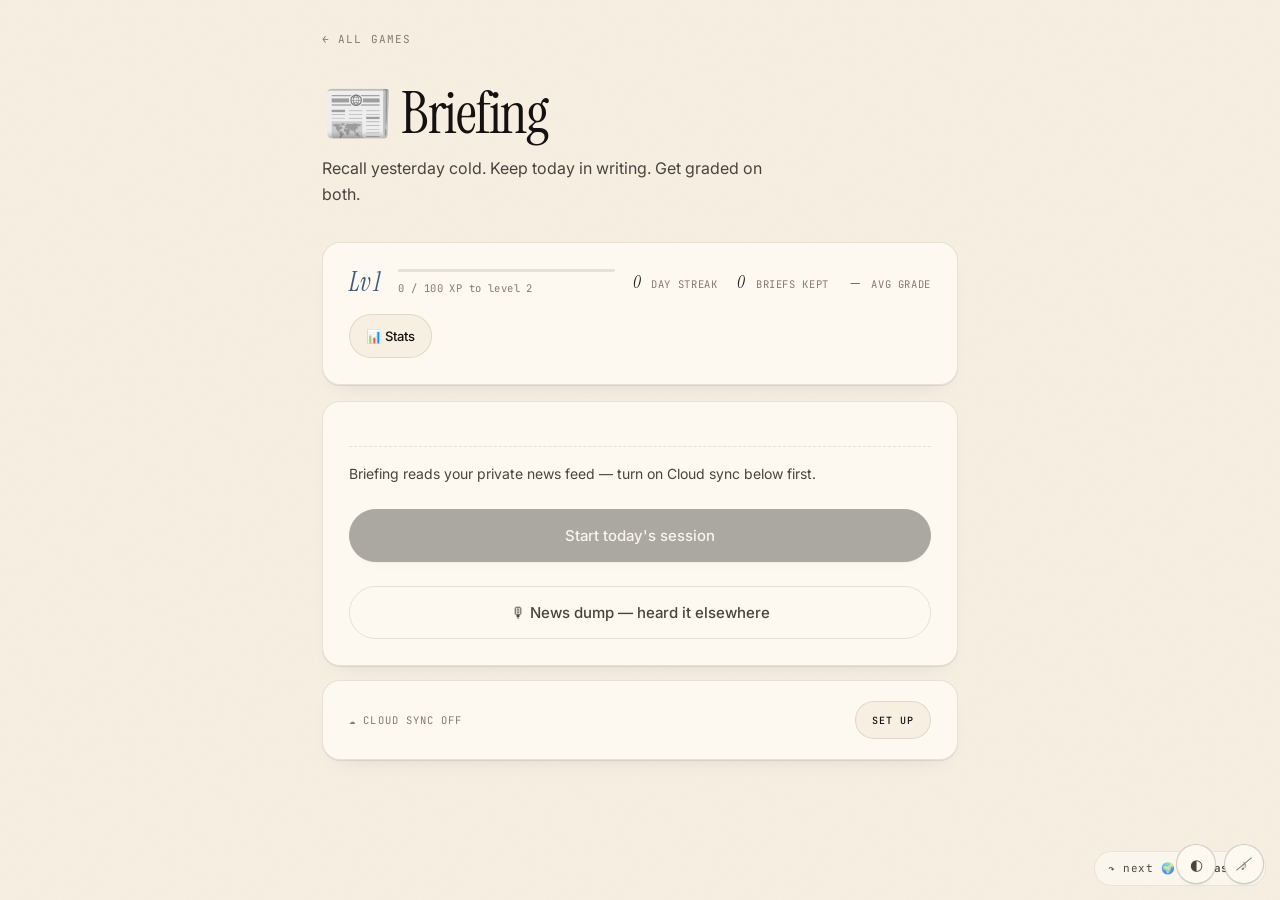
==== commit a638fa31: "Next-best-game everywhere: quick play on the hub + switch-up in games lib/next.js picks the rotation" ====
--- a/games/briefing/index.html
+++ b/games/briefing/index.html
@@ -100,6 +100,7 @@
 
 <script src="../../lib/sync.js"></script>
 <script src="../../lib/juice.js"></script>
+<script src="../../lib/next.js"></script>
 <script src="game.js"></script>
 </body>
 </html>
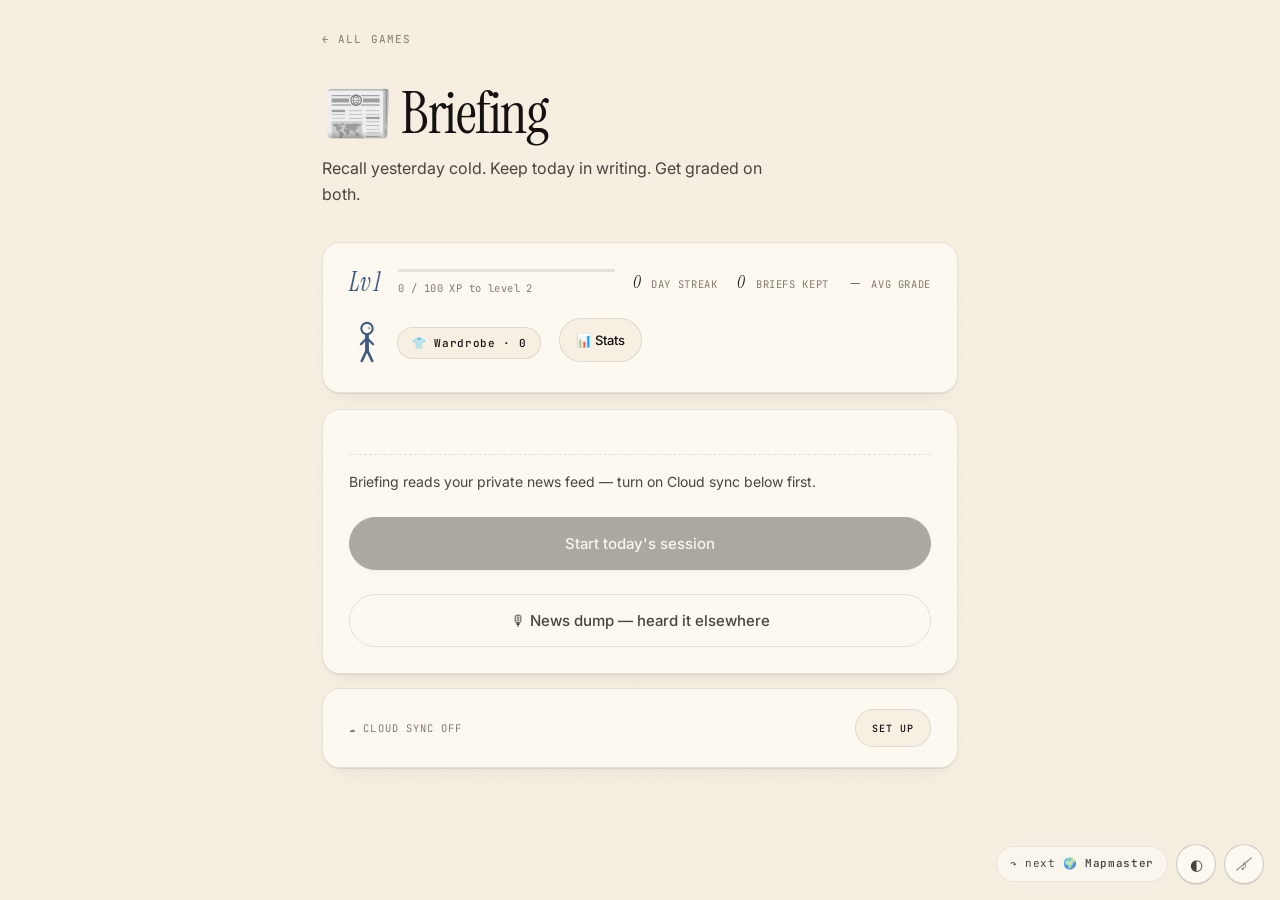
==== commit 0c48fe58: "One character across all five games, with a wardrobe and a shop Levels stay per game — each keeps it" ====
--- a/games/briefing/index.html
+++ b/games/briefing/index.html
@@ -9,6 +9,7 @@
   <link rel="stylesheet" href="../../lib/theme.css">
   <script src="../../lib/theme.js"></script>
   <link rel="stylesheet" href="../../lib/sync.css">
+  <link rel="stylesheet" href="../../lib/wardrobe.css">
   <link rel="stylesheet" href="style.css">
   <link rel="icon" href="data:image/svg+xml,<svg xmlns='http://www.w3.org/2000/svg' viewBox='0 0 100 100'><text y='.9em' font-size='90'>📰</text></svg>">
 </head>
@@ -100,6 +101,8 @@
 
 <script src="../../lib/sync.js"></script>
 <script src="../../lib/juice.js"></script>
+<script src="../../lib/avatar.js"></script>
+<script src="../../lib/wardrobe.js"></script>
 <script src="../../lib/next.js"></script>
 <script src="game.js"></script>
 </body>
--- a/lib/theme.css
+++ b/lib/theme.css
@@ -866,14 +866,31 @@
   100% { opacity: 0; transform: translate(-50%, -10px); }
 }
 
-/* Sound and theme toggles — two discs in the thumb corner. Quiet, but they
-   have to be *findable*: at half opacity in a hairline border they read as
-   smudges on cream, which is exactly how the first version failed. */
-.fx-sound, .fx-theme {
+/* The corner dock. Three different files put something in this corner — the
+   sound toggle, the theme toggle and the next-game chip — and each used to pin
+   itself with its own `position: fixed`, so they stacked on top of each other.
+   They now share one row and lay out with a gap, and a fourth control would
+   just slot in. Order is set by CSS, not by which script happens to run first. */
+.fx-dock {
   position: fixed;
   right: calc(16px + env(safe-area-inset-right));
   bottom: calc(16px + env(safe-area-inset-bottom));
   z-index: 60;
+  display: flex;
+  align-items: center;
+  gap: 8px;
+  flex-wrap: wrap;
+  justify-content: flex-end;
+  max-width: calc(100vw - 32px);
+  pointer-events: none;   /* the gaps shouldn't eat taps meant for the page */
+}
+.fx-dock > * { pointer-events: auto; }
+
+/* Sound and theme toggles — quiet, but they have to be *findable*: at half
+   opacity in a hairline border they read as smudges on cream, which is exactly
+   how the first version failed. */
+.fx-sound, .fx-theme {
+  position: relative;
   width: 40px;
   height: 40px;
   min-height: 40px;
@@ -894,8 +911,10 @@
   box-shadow: var(--shadow-lift);
 }
 
-/* The theme disc sits inboard of the sound one. */
-.fx-theme { right: calc(64px + env(safe-area-inset-right)); }
+/* Rightmost is the one you reach for most. */
+.fx-sound { order: 3; }
+.fx-theme { order: 2; }
+#next-game-chip { order: 1; }
 
 /* Muted is drawn, not implied by dimness — a struck-through note. */
 .fx-sound.muted { color: var(--ink-3); }
--- a/lib/wardrobe.css
+++ b/lib/wardrobe.css
@@ -0,0 +1,296 @@
+/* lib/wardrobe.css — the figure, the wardrobe panel, the shop, the reveal.
+ *
+ * Reads its colours from whatever custom properties the host game defines, the
+ * same contract lib/sync.css uses, so the character sits in Numbers' moss and
+ * Mapmaster's blue without either game knowing about this file. */
+
+/* ------------------------------- figure -------------------------------- */
+
+.avatar { display: inline-block; line-height: 0; }
+.av-svg { display: block; width: 100%; height: 100%; overflow: visible; }
+
+.av-svg path, .av-svg circle, .av-svg ellipse {
+  fill: none;
+  stroke: var(--av-ink, var(--p1));
+  stroke-width: 2.4;
+  stroke-linecap: round;
+  stroke-linejoin: round;
+}
+
+/* Variable weight is most of what separates a drawn figure from a default
+   stick one: a heavy trunk, lighter limbs, a fine outline on the head. */
+.av-svg .av-torso { stroke-width: 4.2; }
+.av-svg .av-leg { stroke-width: 2.9; }
+.av-svg .av-arm, .av-svg .av-limb { stroke-width: 2.5; }
+.av-svg .av-head { fill: var(--card-bg, #fff); stroke-width: 2.3; }
+.av-svg .av-eye { fill: var(--av-ink, var(--p1)); stroke: none; }
+.av-svg .av-fill { fill: var(--av-ink, var(--p1)); }
+.av-svg .av-thick { stroke-width: 3.6; }
+.av-svg .av-cape {
+  fill: color-mix(in srgb, var(--av-ink, var(--p1)) 20%, transparent);
+  stroke-width: 1.6;
+}
+/* Held things are small — full limb weight turns them into blobs. */
+.av-svg .av-slot-hand path,
+.av-svg .av-slot-hand circle,
+.av-svg .av-slot-hand ellipse { stroke-width: 1.9; }
+
+/* Your Ghost: your own figure, dashed and faded. */
+.av-ghost { opacity: .52; }
+.av-ghost .av-svg path, .av-ghost .av-svg circle { stroke-dasharray: 3.4 2.6; }
+
+.av-lean, .av-body, .av-head-group, .av-arm, .av-leg, .av-orbit { transform-box: view-box; }
+.av-lean, .av-body { transform-origin: 20px 45.5px; } /* the feet */
+.av-head-group { transform-origin: 20px 16px; }       /* the neck */
+.av-arm { transform-origin: 20px 20px; }              /* the shoulder */
+.av-leg { transform-origin: 20px 33px; }              /* the hip */
+.av-orbit { transform-origin: 20px 22px; animation: av-spin 9s linear infinite; }
+
+.av-lean, .av-head-group, .av-arm, .av-leg { transition: transform .22s var(--ease, ease); }
+
+.pose-idle .av-body { animation: av-breathe 3.2s ease-in-out infinite; }
+.pose-idle .av-arm-l { transform: rotate(-6deg); }
+.pose-idle .av-arm-r { transform: rotate(6deg); }
+
+.pose-run .av-leg-l { animation: av-swing-a .46s linear infinite; }
+.pose-run .av-leg-r { animation: av-swing-b .46s linear infinite; }
+.pose-run .av-arm-l { animation: av-pump-b .46s linear infinite; }
+.pose-run .av-arm-r { animation: av-pump-a .46s linear infinite; }
+.pose-run .av-body  { animation: av-bob .23s linear infinite; }
+
+/* Anticipation: the lean happens before the clock runs out, not after. */
+.pose-strain .av-lean { transform: rotate(13deg); }
+.pose-strain .av-leg-l { animation: av-swing-a .28s linear infinite; }
+.pose-strain .av-leg-r { animation: av-swing-b .28s linear infinite; }
+.pose-strain .av-arm-l { animation: av-pump-b .28s linear infinite; }
+.pose-strain .av-arm-r { animation: av-pump-a .28s linear infinite; }
+.pose-strain .av-body  { animation: av-bob .14s linear infinite; }
+
+.pose-stumble .av-lean { transform: rotate(26deg); }
+.pose-stumble .av-arm-l { transform: rotate(-78deg); }
+.pose-stumble .av-arm-r { transform: rotate(-24deg); }
+.pose-stumble .av-leg-l { transform: rotate(34deg); }
+.pose-stumble .av-leg-r { transform: rotate(-20deg); }
+
+.pose-cheer .av-arm-l { transform: rotate(74deg); }
+.pose-cheer .av-arm-r { transform: rotate(-74deg); }
+.pose-cheer .av-leg-l { transform: rotate(-12deg); }
+.pose-cheer .av-leg-r { transform: rotate(12deg); }
+.pose-cheer .av-body { animation: av-hop .5s var(--ease, ease) 2; }
+
+.avatar.behind .av-head-group { transform: rotate(-22deg); }
+
+@keyframes av-swing-a { 0%, 100% { transform: rotate(-24deg); } 50% { transform: rotate(22deg); } }
+@keyframes av-swing-b { 0%, 100% { transform: rotate(22deg); } 50% { transform: rotate(-24deg); } }
+@keyframes av-pump-a  { 0%, 100% { transform: rotate(20deg); } 50% { transform: rotate(-22deg); } }
+@keyframes av-pump-b  { 0%, 100% { transform: rotate(-22deg); } 50% { transform: rotate(20deg); } }
+@keyframes av-bob     { 0%, 100% { transform: translateY(0); } 50% { transform: translateY(-1.4px); } }
+@keyframes av-breathe { 0%, 100% { transform: translateY(0); } 50% { transform: translateY(-.7px); } }
+@keyframes av-hop     { 0%, 100% { transform: translateY(0); } 40% { transform: translateY(-5px); } }
+@keyframes av-spin    { from { transform: rotate(0); } to { transform: rotate(360deg); } }
+
+/* -------------------------------- bay ---------------------------------- */
+
+.wardrobe-bay {
+  display: flex;
+  align-items: center;
+  gap: 12px;
+  flex-wrap: wrap;
+  margin-top: 6px;
+}
+.wardrobe-figure { width: 36px; height: 46px; flex: 0 0 auto; }
+
+.wardrobe-btn {
+  padding: 7px 14px;
+  min-height: 32px;
+  font-family: var(--mono);
+  font-size: 11px;
+  letter-spacing: .06em;
+}
+
+.wardrobe-panel {
+  flex: 1 0 100%;
+  margin-top: 4px;
+  border: 1px solid var(--rule);
+  border-radius: var(--r-md);
+  background: var(--paper);
+  overflow: hidden;
+}
+
+.wardrobe-head {
+  display: flex;
+  align-items: center;
+  gap: 10px;
+  padding: 10px 12px;
+  border-bottom: 1px solid var(--rule);
+}
+.wardrobe-tabs { display: flex; gap: 4px; flex: 1; }
+.wardrobe-tab {
+  padding: 5px 12px;
+  min-height: 28px;
+  font-family: var(--mono);
+  font-size: 10px;
+  letter-spacing: .12em;
+  text-transform: uppercase;
+  color: var(--ink-3);
+  border-color: transparent;
+  background: transparent;
+}
+.wardrobe-tab.active { color: var(--ink); border-color: var(--rule); background: var(--card-bg); }
+
+.wardrobe-coins {
+  font-family: var(--mono);
+  font-size: 11px;
+  font-variant-numeric: tabular-nums;
+  color: var(--a2, var(--ink-2));
+}
+.wardrobe-close {
+  width: 26px; height: 26px; min-height: 26px;
+  padding: 0; display: grid; place-items: center;
+  border-radius: 50%; font-size: 10px;
+}
+
+.wardrobe-body { padding: 12px; }
+
+.wardrobe-slot { display: flex; gap: 10px; align-items: flex-start; margin-bottom: 10px; }
+.wardrobe-slot-label {
+  flex: 0 0 42px;
+  padding-top: 7px;
+  font-family: var(--mono);
+  font-size: 9px;
+  letter-spacing: .12em;
+  text-transform: uppercase;
+  color: var(--ink-3);
+}
+.wardrobe-chips { display: flex; flex-wrap: wrap; gap: 5px; flex: 1; }
+.wardrobe-chip {
+  padding: 5px 10px;
+  min-height: 28px;
+  font-size: 11.5px;
+  display: inline-flex;
+  align-items: center;
+  gap: 6px;
+}
+.wardrobe-chip .chip-src { font-size: 9px; opacity: .55; }
+.wardrobe-chip.legendary { border-color: color-mix(in srgb, var(--a1) 55%, transparent); }
+
+.wardrobe-empty, .shop-note {
+  font-size: 12.5px;
+  line-height: 1.6;
+  color: var(--ink-3);
+  margin-bottom: 12px;
+}
+
+/* What's said about locked gear, and all that's said: how much there is. */
+.wardrobe-remaining {
+  display: flex;
+  align-items: center;
+  gap: 10px;
+  flex-wrap: wrap;
+  margin-top: 12px;
+  padding-top: 10px;
+  border-top: 1px solid var(--rule);
+  font-size: 12.5px;
+  color: var(--ink-3);
+}
+.wardrobe-tally {
+  font-family: var(--mono);
+  font-size: 10px;
+  letter-spacing: .04em;
+  white-space: pre;
+  margin-left: auto;
+}
+
+/* -------------------------------- shop --------------------------------- */
+
+.shop-row {
+  display: flex;
+  align-items: center;
+  gap: 12px;
+  padding: 8px 0;
+  border-bottom: 1px solid var(--rule-2);
+}
+.shop-row:last-of-type { border-bottom: none; }
+.shop-row.broke { opacity: .55; }
+.shop-preview { width: 30px; height: 40px; flex: 0 0 auto; }
+.shop-meta { display: flex; flex-direction: column; gap: 2px; flex: 1; }
+.shop-name { font-size: 13.5px; }
+.shop-slot {
+  font-family: var(--mono);
+  font-size: 9px;
+  letter-spacing: .12em;
+  text-transform: uppercase;
+  color: var(--ink-3);
+}
+.shop-buy {
+  padding: 7px 13px;
+  min-height: 30px;
+  font-family: var(--mono);
+  font-size: 11px;
+  font-variant-numeric: tabular-nums;
+}
+.shop-buy:disabled { opacity: .4; cursor: not-allowed; }
+
+/* ------------------------------- reveal -------------------------------- */
+
+.reveal-scrim {
+  position: fixed;
+  inset: 0;
+  background: rgba(0, 0, 0, .58);
+  backdrop-filter: blur(3px);
+  -webkit-backdrop-filter: blur(3px);
+  display: flex;
+  align-items: center;
+  justify-content: center;
+  z-index: 90;
+  padding: 20px;
+  animation: fade-soft .25s var(--ease, ease) both;
+}
+
+.reveal-card {
+  background: var(--card-bg);
+  border: 1px solid var(--stroke-hi);
+  border-radius: 20px;
+  padding: 26px 28px 22px;
+  text-align: center;
+  max-width: 320px;
+  width: 100%;
+  box-shadow: 0 30px 70px -24px rgba(0, 0, 0, .7);
+  animation: reveal-in .4s var(--ease, ease) both;
+}
+@keyframes reveal-in {
+  from { opacity: 0; transform: translateY(14px) scale(.96); }
+  to   { opacity: 1; transform: none; }
+}
+
+.reveal-kicker {
+  display: block;
+  font-family: var(--mono);
+  font-size: 9.5px;
+  letter-spacing: .18em;
+  text-transform: uppercase;
+  color: var(--a2);
+  margin-bottom: 14px;
+}
+.reveal-figure { display: block; width: 78px; height: 100px; margin: 0 auto 12px; }
+.reveal-name {
+  font-family: var(--serif);
+  font-size: 25px;
+  letter-spacing: -.02em;
+  margin-bottom: 5px;
+}
+.reveal-src {
+  font-family: var(--mono);
+  font-size: 10px;
+  letter-spacing: .08em;
+  text-transform: uppercase;
+  color: var(--ink-3);
+}
+.reveal-more { font-size: 12px; color: var(--ink-3); margin-top: 8px; }
+.reveal-ok { margin-top: 20px; padding: 12px 30px; width: 100%; }
+
+@media (prefers-reduced-motion: reduce) {
+  .av-body, .av-leg, .av-arm, .av-orbit { animation: none !important; }
+  .av-lean, .av-head-group, .av-arm, .av-leg { transition: none; }
+  .reveal-card { animation: none; }
+}
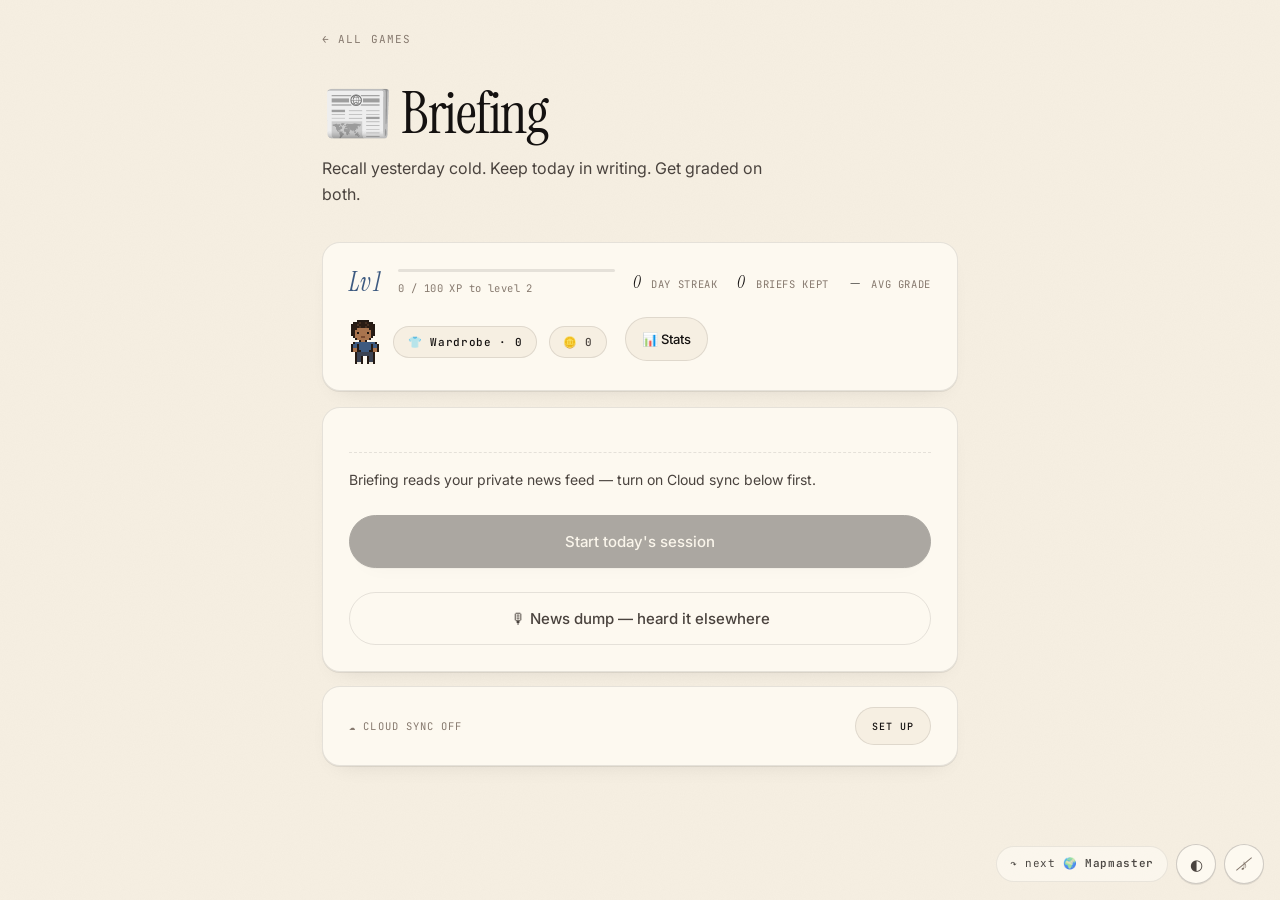
==== commit 41f4e5e9: "Redraw the runner as an actual 8-bit sprite The last version was minimalist line art, which was the " ====
--- a/games/briefing/index.html
+++ b/games/briefing/index.html
@@ -101,6 +101,8 @@
 
 <script src="../../lib/sync.js"></script>
 <script src="../../lib/juice.js"></script>
+<script src="../../lib/pixel.js"></script>
+<script src="../../lib/gear.js"></script>
 <script src="../../lib/avatar.js"></script>
 <script src="../../lib/wardrobe.js"></script>
 <script src="../../lib/next.js"></script>
--- a/lib/wardrobe.css
+++ b/lib/wardrobe.css
@@ -6,88 +6,50 @@
 
 /* ------------------------------- figure -------------------------------- */
 
+/* An 8-bit sprite: every frame is drawn into the same <svg> and the pose class
+   picks which one is visible. Swapping frames is how sprite animation has
+   always worked, and it costs one class change rather than a transform per
+   limb. */
+
 .avatar { display: inline-block; line-height: 0; }
-.av-svg { display: block; width: 100%; height: 100%; overflow: visible; }
-
-.av-svg path, .av-svg circle, .av-svg ellipse {
-  fill: none;
-  stroke: var(--av-ink, var(--p1));
-  stroke-width: 2.4;
-  stroke-linecap: round;
-  stroke-linejoin: round;
-}
-
-/* Variable weight is most of what separates a drawn figure from a default
-   stick one: a heavy trunk, lighter limbs, a fine outline on the head. */
-.av-svg .av-torso { stroke-width: 4.2; }
-.av-svg .av-leg { stroke-width: 2.9; }
-.av-svg .av-arm, .av-svg .av-limb { stroke-width: 2.5; }
-.av-svg .av-head { fill: var(--card-bg, #fff); stroke-width: 2.3; }
-.av-svg .av-eye { fill: var(--av-ink, var(--p1)); stroke: none; }
-.av-svg .av-fill { fill: var(--av-ink, var(--p1)); }
-.av-svg .av-thick { stroke-width: 3.6; }
-.av-svg .av-cape {
-  fill: color-mix(in srgb, var(--av-ink, var(--p1)) 20%, transparent);
-  stroke-width: 1.6;
-}
-/* Held things are small — full limb weight turns them into blobs. */
-.av-svg .av-slot-hand path,
-.av-svg .av-slot-hand circle,
-.av-svg .av-slot-hand ellipse { stroke-width: 1.9; }
-
-/* Your Ghost: your own figure, dashed and faded. */
-.av-ghost { opacity: .52; }
-.av-ghost .av-svg path, .av-ghost .av-svg circle { stroke-dasharray: 3.4 2.6; }
-
-.av-lean, .av-body, .av-head-group, .av-arm, .av-leg, .av-orbit { transform-box: view-box; }
-.av-lean, .av-body { transform-origin: 20px 45.5px; } /* the feet */
-.av-head-group { transform-origin: 20px 16px; }       /* the neck */
-.av-arm { transform-origin: 20px 20px; }              /* the shoulder */
-.av-leg { transform-origin: 20px 33px; }              /* the hip */
-.av-orbit { transform-origin: 20px 22px; animation: av-spin 9s linear infinite; }
-
-.av-lean, .av-head-group, .av-arm, .av-leg { transition: transform .22s var(--ease, ease); }
-
-.pose-idle .av-body { animation: av-breathe 3.2s ease-in-out infinite; }
-.pose-idle .av-arm-l { transform: rotate(-6deg); }
-.pose-idle .av-arm-r { transform: rotate(6deg); }
-
-.pose-run .av-leg-l { animation: av-swing-a .46s linear infinite; }
-.pose-run .av-leg-r { animation: av-swing-b .46s linear infinite; }
-.pose-run .av-arm-l { animation: av-pump-b .46s linear infinite; }
-.pose-run .av-arm-r { animation: av-pump-a .46s linear infinite; }
-.pose-run .av-body  { animation: av-bob .23s linear infinite; }
-
-/* Anticipation: the lean happens before the clock runs out, not after. */
-.pose-strain .av-lean { transform: rotate(13deg); }
-.pose-strain .av-leg-l { animation: av-swing-a .28s linear infinite; }
-.pose-strain .av-leg-r { animation: av-swing-b .28s linear infinite; }
-.pose-strain .av-arm-l { animation: av-pump-b .28s linear infinite; }
-.pose-strain .av-arm-r { animation: av-pump-a .28s linear infinite; }
-.pose-strain .av-body  { animation: av-bob .14s linear infinite; }
-
-.pose-stumble .av-lean { transform: rotate(26deg); }
-.pose-stumble .av-arm-l { transform: rotate(-78deg); }
-.pose-stumble .av-arm-r { transform: rotate(-24deg); }
-.pose-stumble .av-leg-l { transform: rotate(34deg); }
-.pose-stumble .av-leg-r { transform: rotate(-20deg); }
-
-.pose-cheer .av-arm-l { transform: rotate(74deg); }
-.pose-cheer .av-arm-r { transform: rotate(-74deg); }
-.pose-cheer .av-leg-l { transform: rotate(-12deg); }
-.pose-cheer .av-leg-r { transform: rotate(12deg); }
-.pose-cheer .av-body { animation: av-hop .5s var(--ease, ease) 2; }
-
-.avatar.behind .av-head-group { transform: rotate(-22deg); }
-
-@keyframes av-swing-a { 0%, 100% { transform: rotate(-24deg); } 50% { transform: rotate(22deg); } }
-@keyframes av-swing-b { 0%, 100% { transform: rotate(22deg); } 50% { transform: rotate(-24deg); } }
-@keyframes av-pump-a  { 0%, 100% { transform: rotate(20deg); } 50% { transform: rotate(-22deg); } }
-@keyframes av-pump-b  { 0%, 100% { transform: rotate(-22deg); } 50% { transform: rotate(20deg); } }
-@keyframes av-bob     { 0%, 100% { transform: translateY(0); } 50% { transform: translateY(-1.4px); } }
-@keyframes av-breathe { 0%, 100% { transform: translateY(0); } 50% { transform: translateY(-.7px); } }
-@keyframes av-hop     { 0%, 100% { transform: translateY(0); } 40% { transform: translateY(-5px); } }
-@keyframes av-spin    { from { transform: rotate(0); } to { transform: rotate(360deg); } }
+.px-svg {
+  display: block;
+  width: 100%;
+  height: 100%;
+  image-rendering: pixelated;
+  image-rendering: crisp-edges;
+}
+
+.px-frame { display: none; }
+.pose-idle    .px-idle    { display: block; animation: px-breathe 2.6s steps(1) infinite; }
+.pose-strain  .px-strain  { display: block; animation: px-brace .5s steps(1) infinite; }
+.pose-stumble .px-stumble { display: block; }
+.pose-cheer   .px-cheer   { display: block; animation: px-hop .42s steps(1) infinite; }
+
+/* Two frames alternating is the run cycle. */
+.pose-run .px-runA { display: block; animation: px-flip-a .3s steps(1) infinite; }
+.pose-run .px-runB { display: block; animation: px-flip-b .3s steps(1) infinite; }
+@keyframes px-flip-a { 0%, 49.9% { opacity: 1; } 50%, 100% { opacity: 0; } }
+@keyframes px-flip-b { 0%, 49.9% { opacity: 0; } 50%, 100% { opacity: 1; } }
+
+/* Whole-pixel movement only — a sprite that slides by fractions of a pixel
+   shimmers, which is exactly the tell that it isn't really pixel art. */
+@keyframes px-breathe { 0%, 70% { transform: translateY(0); } 71%, 100% { transform: translateY(-1px); } }
+@keyframes px-brace   { 0%, 49% { transform: translateY(0); } 50%, 100% { transform: translateY(-1px); } }
+@keyframes px-hop     { 0%, 49% { transform: translateY(-2px); } 50%, 100% { transform: translateY(0); } }
+
+/* Front-facing sprites can't turn their heads, so being chased reads as a lean
+   away from whatever is gaining on you. */
+.avatar.behind .px-svg { transform: rotate(-7deg); }
+
+/* Your Ghost: the same sprite, drained and translucent. */
+.av-ghost { opacity: .5; }
+.av-ghost .px-svg { filter: grayscale(.55); }
+
+@media (prefers-reduced-motion: reduce) {
+  .px-frame { animation: none !important; }
+  .pose-run .px-runB { display: none; }
+}
 
 /* -------------------------------- bay ---------------------------------- */
 
@@ -98,7 +60,7 @@
   flex-wrap: wrap;
   margin-top: 6px;
 }
-.wardrobe-figure { width: 36px; height: 46px; flex: 0 0 auto; }
+.wardrobe-figure { width: 32px; height: 44px; flex: 0 0 auto; }  /* 2x */
 
 .wardrobe-btn {
   padding: 7px 14px;
@@ -106,6 +68,32 @@
   font-family: var(--mono);
   font-size: 11px;
   letter-spacing: .06em;
+}
+
+.wardrobe-purse {
+  position: relative;
+  padding: 7px 13px;
+  min-height: 32px;
+  font-family: var(--mono);
+  font-size: 11px;
+  font-variant-numeric: tabular-nums;
+  letter-spacing: .04em;
+  color: var(--ink-2);
+}
+/* Lit only when today's three are actually within reach. */
+.wardrobe-purse.affordable {
+  color: var(--ink);
+  border-color: color-mix(in srgb, var(--a1) 60%, transparent);
+}
+.wardrobe-purse.affordable::after {
+  content: '';
+  position: absolute;
+  top: 4px;
+  right: 4px;
+  width: 6px;
+  height: 6px;
+  border-radius: 50%;
+  background: var(--a1);
 }
 
 .wardrobe-panel {
@@ -212,7 +200,7 @@
 }
 .shop-row:last-of-type { border-bottom: none; }
 .shop-row.broke { opacity: .55; }
-.shop-preview { width: 30px; height: 40px; flex: 0 0 auto; }
+.shop-preview { width: 32px; height: 44px; flex: 0 0 auto; }  /* 2x */
 .shop-meta { display: flex; flex-direction: column; gap: 2px; flex: 1; }
 .shop-name { font-size: 13.5px; }
 .shop-slot {
@@ -272,7 +260,7 @@
   color: var(--a2);
   margin-bottom: 14px;
 }
-.reveal-figure { display: block; width: 78px; height: 100px; margin: 0 auto 12px; }
+.reveal-figure { display: block; width: 80px; height: 110px; margin: 0 auto 12px; }  /* 5x */
 .reveal-name {
   font-family: var(--serif);
   font-size: 25px;
@@ -290,7 +278,5 @@
 .reveal-ok { margin-top: 20px; padding: 12px 30px; width: 100%; }
 
 @media (prefers-reduced-motion: reduce) {
-  .av-body, .av-leg, .av-arm, .av-orbit { animation: none !important; }
-  .av-lean, .av-head-group, .av-arm, .av-leg { transition: none; }
   .reveal-card { animation: none; }
 }
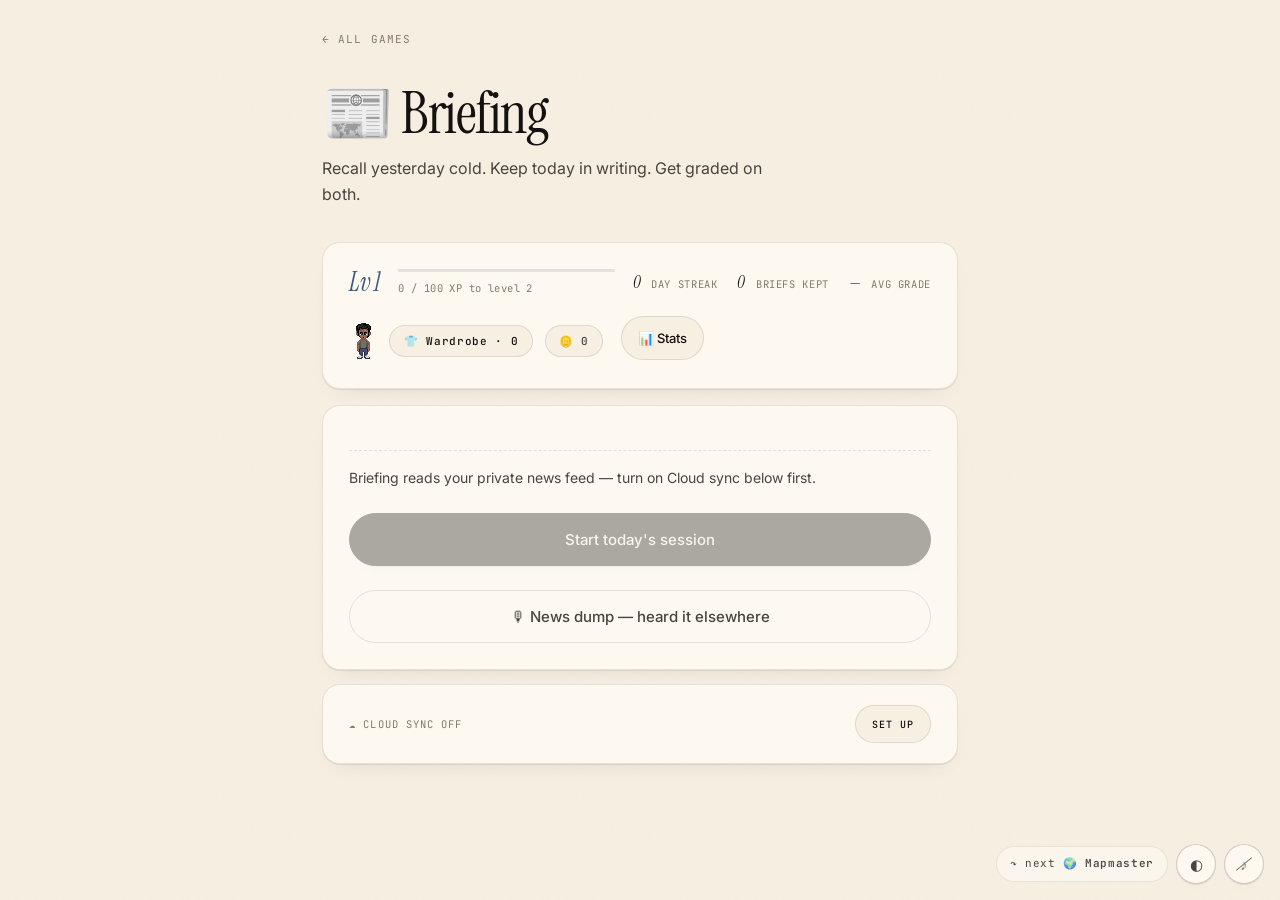
==== commit 3d54d83f: "Profile roaming: character, wardrobe, and progress follow the device lib/roam.js ships the PROFILES " ====
--- a/games/briefing/index.html
+++ b/games/briefing/index.html
@@ -100,6 +100,7 @@
 </div>
 
 <script src="../../lib/sync.js"></script>
+<script src="../../lib/roam.js"></script>
 <script src="../../lib/juice.js"></script>
 <script src="../../lib/pixel.js"></script>
 <script src="../../lib/gear.js"></script>
--- a/lib/wardrobe.css
+++ b/lib/wardrobe.css
@@ -6,49 +6,59 @@
 
 /* ------------------------------- figure -------------------------------- */
 
-/* An 8-bit sprite: every frame is drawn into the same <svg> and the pose class
-   picks which one is visible. Swapping frames is how sprite animation has
-   always worked, and it costs one class change rather than a transform per
-   limb. */
-
-.avatar { display: inline-block; line-height: 0; }
-.px-svg {
+/* Generated PNG frames stacked on top of each other; the active one is the
+   only opaque one. Swapping opacity rather than the <img> src avoids a flash
+   the first time each frame appears, which at 11fps is constant. */
+
+/* Every child is absolutely positioned, so the wrapper needs to be told to
+   fill its host or it collapses to nothing. */
+.avatar {
+  position: relative;
   display: block;
   width: 100%;
   height: 100%;
+  line-height: 0;
+}
+
+.avatar .av-f {
+  position: absolute;
+  inset: 0;
+  width: 100%;
+  height: 100%;
+  opacity: 0;
+  object-fit: contain;
+  object-position: bottom center;
   image-rendering: pixelated;
   image-rendering: crisp-edges;
-}
-
-.px-frame { display: none; }
-.pose-idle    .px-idle    { display: block; animation: px-breathe 2.6s steps(1) infinite; }
-.pose-strain  .px-strain  { display: block; animation: px-brace .5s steps(1) infinite; }
-.pose-stumble .px-stumble { display: block; }
-.pose-cheer   .px-cheer   { display: block; animation: px-hop .42s steps(1) infinite; }
-
-/* Two frames alternating is the run cycle. */
-.pose-run .px-runA { display: block; animation: px-flip-a .3s steps(1) infinite; }
-.pose-run .px-runB { display: block; animation: px-flip-b .3s steps(1) infinite; }
-@keyframes px-flip-a { 0%, 49.9% { opacity: 1; } 50%, 100% { opacity: 0; } }
-@keyframes px-flip-b { 0%, 49.9% { opacity: 0; } 50%, 100% { opacity: 1; } }
-
-/* Whole-pixel movement only — a sprite that slides by fractions of a pixel
-   shimmers, which is exactly the tell that it isn't really pixel art. */
-@keyframes px-breathe { 0%, 70% { transform: translateY(0); } 71%, 100% { transform: translateY(-1px); } }
-@keyframes px-brace   { 0%, 49% { transform: translateY(0); } 50%, 100% { transform: translateY(-1px); } }
-@keyframes px-hop     { 0%, 49% { transform: translateY(-2px); } 50%, 100% { transform: translateY(0); } }
+  -webkit-user-select: none;
+  user-select: none;
+}
+.avatar .av-f.on { opacity: 1; }
+
+/* Gear rides above the sprite. Each slot is its own <svg>, positioned per
+   frame from JS in sprite units. */
+.av-gearlayer { position: absolute; inset: 0; pointer-events: none; }
+.av-gear { position: absolute; overflow: visible; }
+/* Capes and auras belong behind the body, not on top of it. */
+.av-gear-back, .av-gear-aura { z-index: -1; }
 
 /* Front-facing sprites can't turn their heads, so being chased reads as a lean
    away from whatever is gaining on you. */
-.avatar.behind .px-svg { transform: rotate(-7deg); }
-
-/* Your Ghost: the same sprite, drained and translucent. */
+.avatar.behind { transform: rotate(-7deg); }
+
+/* Your Ghost: the same runner, drained and translucent. */
 .av-ghost { opacity: .5; }
-.av-ghost .px-svg { filter: grayscale(.55); }
+.av-ghost .av-f { filter: grayscale(.6); }
+
+/* Rival tints. Until each rival has its own generated sprite these are palette
+   swaps of one figure — which is what arcade games did to get four fighters
+   out of one sheet, so it reads as intent rather than as a shortcut. */
+.av-tint-metronome .av-f { filter: grayscale(.85) brightness(1.12); }
+.av-tint-kid .av-f       { filter: hue-rotate(-28deg) saturate(1.45) brightness(1.08); }
+.av-tint-professor .av-f { filter: hue-rotate(28deg) saturate(.72) brightness(.94); }
 
 @media (prefers-reduced-motion: reduce) {
-  .px-frame { animation: none !important; }
-  .pose-run .px-runB { display: none; }
+  .avatar .av-f { transition: none; }
 }
 
 /* -------------------------------- bay ---------------------------------- */
@@ -60,7 +70,7 @@
   flex-wrap: wrap;
   margin-top: 6px;
 }
-.wardrobe-figure { width: 32px; height: 44px; flex: 0 0 auto; }  /* 2x */
+.wardrobe-figure { width: 28px; height: 42px; flex: 0 0 auto; }  /* 1x */
 
 .wardrobe-btn {
   padding: 7px 14px;
@@ -200,7 +210,7 @@
 }
 .shop-row:last-of-type { border-bottom: none; }
 .shop-row.broke { opacity: .55; }
-.shop-preview { width: 32px; height: 44px; flex: 0 0 auto; }  /* 2x */
+.shop-preview { width: 28px; height: 42px; flex: 0 0 auto; }  /* 1x */
 .shop-meta { display: flex; flex-direction: column; gap: 2px; flex: 1; }
 .shop-name { font-size: 13.5px; }
 .shop-slot {
@@ -260,7 +270,26 @@
   color: var(--a2);
   margin-bottom: 14px;
 }
-.reveal-figure { display: block; width: 80px; height: 110px; margin: 0 auto 12px; }  /* 5x */
+/* The chest holds its frames stacked like the runner does, and the lid plays
+   once and stops on the open frame rather than looping. */
+.chest-stage {
+  position: relative;
+  width: 128px;
+  height: 128px;
+  margin: 0 auto 14px;
+}
+.chest-f {
+  position: absolute;
+  inset: 0;
+  width: 100%;
+  height: 100%;
+  opacity: 0;
+  image-rendering: pixelated;
+  image-rendering: crisp-edges;
+}
+.chest-f.on { opacity: 1; }
+
+.reveal-figure { display: block; width: 84px; height: 126px; margin: 0 auto 12px; }  /* 3x */
 .reveal-name {
   font-family: var(--serif);
   font-size: 25px;
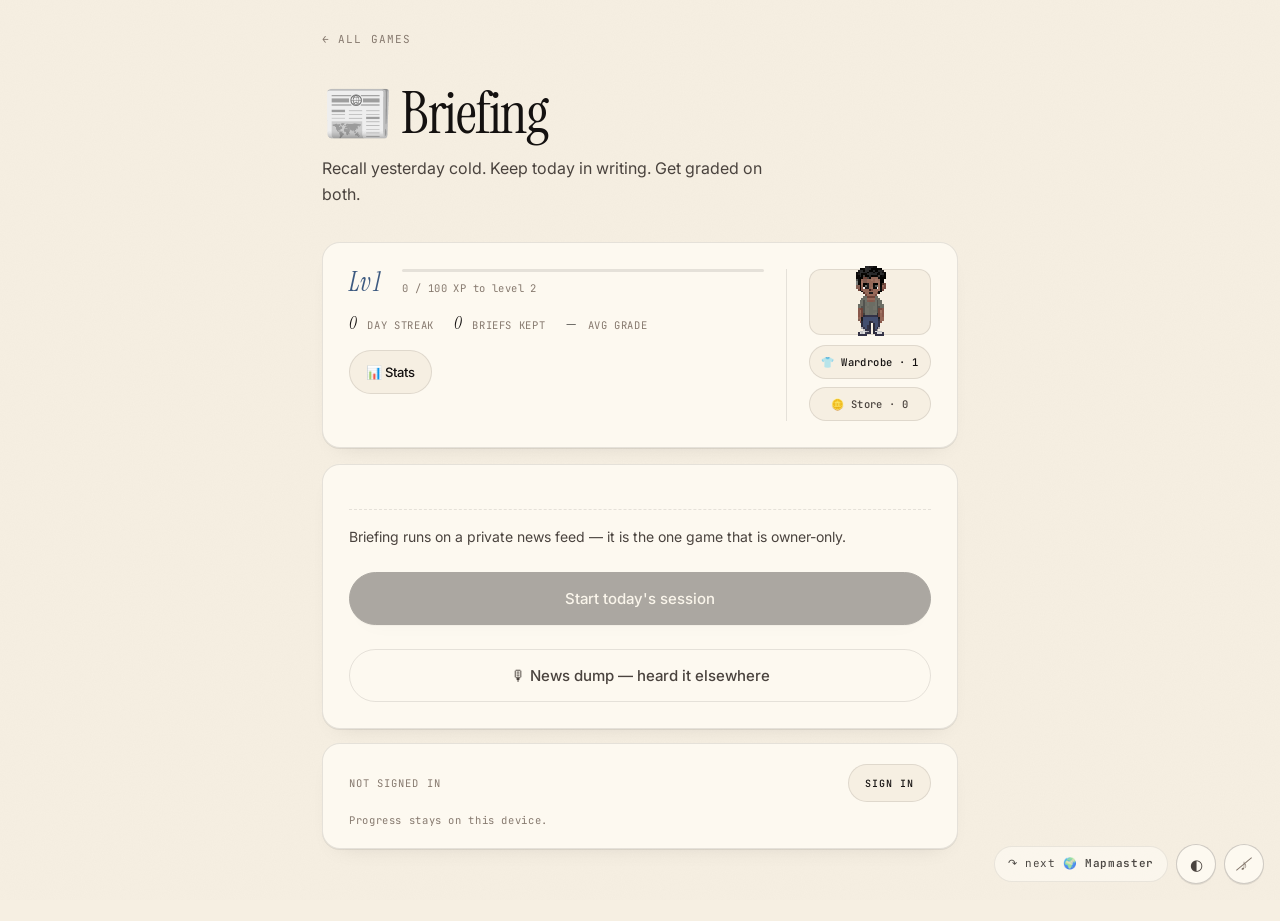
==== commit 7f6e397d: "Accounts: friends can play and keep their own character The games shared one sync code, which meant " ====
--- a/games/briefing/index.html
+++ b/games/briefing/index.html
@@ -41,21 +41,7 @@
       <button id="dump-btn" class="ghost big">🎙 News dump — heard it elsewhere</button>
     </div>
 
-    <div class="card sync-card">
-      <div class="sync-row">
-        <span id="sync-status" class="sync-status">☁ Cloud sync off</span>
-        <button id="sync-btn" class="sync-btn">Set up</button>
-      </div>
-      <div id="sync-panel" class="sync-panel hidden">
-        <p>Paste your sync code to save results to Atlas and track progress over
-          time. Stored in this browser only — the game plays fine without it.</p>
-        <div class="sync-form">
-          <input id="sync-input" type="password" placeholder="Sync code" autocomplete="off" spellcheck="false">
-          <button id="sync-save" class="primary">Save</button>
-          <button id="sync-clear">Turn off</button>
-        </div>
-      </div>
-    </div>
+    <div class="card account-card" id="account-card"></div>
   </section>
 
   <!-- ============================== Day ============================== -->
@@ -99,6 +85,7 @@
 
 </div>
 
+<script src="../../lib/auth.js"></script>
 <script src="../../lib/sync.js"></script>
 <script src="../../lib/roam.js"></script>
 <script src="../../lib/juice.js"></script>
--- a/lib/theme.css
+++ b/lib/theme.css
@@ -394,11 +394,59 @@
 
 /* ====================== profile / level / XP ====================== */
 
-.profile-card {
-  display: flex;
+/* Two regions: progress on the left, the character on the right at about a
+   quarter of the width. A single wrapping flex row put the figure, the
+   wardrobe button and the purse in the middle of the stats and pushed Stats
+   onto a line of its own — the card read as a jumble rather than two things.
+
+   Placed by grid rather than by wrapping the markup, because the left-hand
+   children differ between games and wardrobe.js injects .wardrobe-bay at
+   runtime. Columns 1-2 are the progress side; column 3 is the character. */
+.profile-card:has(.level-badge) {
+  display: grid;
+  grid-template-columns: auto minmax(0, 1fr) minmax(122px, 25%);
+  /* The character column is taller than the progress side, and a spanning item
+     hands its surplus height to every row it crosses — which floated the level
+     and XP into the middle of a lot of nothing. Pinning the last row to 1fr
+     sends all of it there instead, so the left side stays packed at the top. */
+  grid-template-rows: auto auto 1fr;
   align-items: center;
-  gap: 18px;
-  flex-wrap: wrap;
+  column-gap: 22px;
+  row-gap: 14px;
+}
+
+.profile-card:has(.level-badge) .level-badge   { grid-column: 1; grid-row: 1; }
+.profile-card:has(.level-badge) .xp            { grid-column: 2; grid-row: 1; }
+.profile-card:has(.level-badge) .profile-stats { grid-column: 1 / 3; grid-row: 2; }
+.profile-card:has(.level-badge) #stats-btn     { grid-column: 1 / 3; grid-row: 3; justify-self: start; align-self: start; }
+
+/* The character column spans every row of the progress side, so the two
+   regions are the same height however many rows the left one grows to. */
+/* Only in a game's profile card. The hub's locker also carries .profile-card —
+   that is how wardrobe.js finds it — but holds nothing except the character,
+   so the three-column grid reserved three quarters of it for nothing. */
+.profile-card:has(.level-badge) .wardrobe-bay {
+  grid-column: 3;
+  grid-row: 1 / -1;
+  align-self: stretch;
+}
+
+/* No character (a game without the wardrobe): the third column collapses and
+   the progress side simply takes the whole card. */
+.profile-card:has(.level-badge):not(:has(.wardrobe-bay)) {
+  grid-template-columns: auto minmax(0, 1fr);
+}
+
+/* On a phone the 122px floor on the character column was claiming a third of
+   the card and pushing each stat onto its own line. A lower floor and a
+   tighter stat rhythm keep the split near the intended quarter. */
+@media (max-width: 560px) {
+  .profile-card:has(.level-badge) {
+    grid-template-columns: auto minmax(0, 1fr) minmax(102px, 28%);
+    column-gap: 14px;
+  }
+  .profile-card .profile-stats { gap: 8px 14px; }
+  .profile-card .profile-stats b { font-size: 15px; margin-right: 3px; }
 }
 
 .level-badge {
@@ -592,7 +640,12 @@
 #feedback b { color: var(--ink); font-weight: 500; }
 
 /* Inputs */
-input[type="text"], input[type="password"], input:not([type]), textarea {
+/* Typed selectors rather than a bare `input` so checkboxes, radios and range
+   sliders keep their native rendering. Add new text-ish types here — one that
+   is missing falls back to the browser default, which on a dark theme means a
+   white box (how email arrived with the account card). */
+input[type="text"], input[type="email"], input[type="password"],
+input:not([type]), textarea {
   font-family: var(--sans);
   font-size: 15px;
   color: var(--ink);
@@ -675,6 +728,14 @@
   border-right: 1px solid var(--rule);
 }
 .results-stats .stat:last-child, .stat:last-child { border-right: 0; }
+/* An optional mark above the figure. Sized to read at a glance without
+   competing with the number, which is still the thing being reported. */
+.stat .ic {
+  font-style: normal;
+  font-size: 14px;
+  line-height: 1;
+  opacity: .9;
+}
 .stat b {
   font-family: var(--serif);
   font-style: italic;
--- a/lib/sync.css
+++ b/lib/sync.css
@@ -71,3 +71,109 @@
   .sync-form input { flex: 1 1 100%; }
   .sync-form button { flex: 1; }
 }
+
+/* ---------------------------------------------------------------------------
+   Account card (lib/auth.js)
+
+   The sync card's successor. It inherits the sync shapes wholesale rather than
+   restating them, because it occupies the same slot on the same screens and
+   should not look like a second kind of thing.
+   --------------------------------------------------------------------------- */
+
+.account-card { margin-top: 14px; padding: 20px 26px; }
+
+.account-row {
+  display: flex;
+  align-items: center;
+  justify-content: space-between;
+  gap: 14px;
+}
+
+.account-status {
+  display: inline-flex;
+  align-items: center;
+  gap: 9px;
+  font-family: var(--mono);
+  font-size: 10.5px;
+  letter-spacing: .1em;
+  text-transform: uppercase;
+  color: var(--ink-3);
+}
+.account-status.ok { color: var(--good); }
+
+.account-btn {
+  flex: none;
+  padding: 8px 16px;
+  min-height: 38px;
+  font-family: var(--mono);
+  font-size: 10px;
+  letter-spacing: .1em;
+  text-transform: uppercase;
+}
+
+/* Sync state, written by lib/sync.js into the slot the account card leaves it.
+   Subordinate to the status line above by design — who you are is the headline,
+   whether the last upload landed is the footnote. */
+.account-sync {
+  margin-top: 10px;
+  font-family: var(--mono);
+  font-size: 10.5px;
+  letter-spacing: .06em;
+  color: var(--ink-3);
+}
+.account-sync.ok { color: var(--good); }
+.account-sync.bad { color: var(--bad); }
+.account-sync.busy { color: var(--a2); }
+
+.account-panel {
+  margin-top: 18px;
+  padding-top: 18px;
+  border-top: 1px dashed var(--rule);
+  animation: fade-up .3s var(--ease) both;
+}
+.account-panel p {
+  color: var(--ink-2);
+  font-size: 13.5px;
+  line-height: 1.65;
+  margin-bottom: 14px;
+}
+
+.account-form { display: flex; gap: 8px; flex-wrap: wrap; }
+.account-form input { flex: 1 1 200px; }
+.account-form button { flex: 0 0 auto; }
+/* Display name only appears while creating an account; hidden must win over
+   the flex display the inputs above carry. */
+.account-form input[hidden] { display: none; }
+
+.account-msg {
+  margin-top: 12px;
+  min-height: 1.2em;
+  font-family: var(--mono);
+  font-size: 10.5px;
+  letter-spacing: .06em;
+  color: var(--ink-3);
+}
+.account-msg.bad { color: var(--bad); }
+
+/* A plain text button — switching between sign in and sign up is a change of
+   mind, not an action, and shouldn't compete with the real one above it. */
+.account-link {
+  margin-top: 14px;
+  padding: 0;
+  border: 0;
+  background: none;
+  min-height: 0;
+  font-family: var(--mono);
+  font-size: 10.5px;
+  letter-spacing: .06em;
+  color: var(--ink-3);
+  text-decoration: underline;
+  text-underline-offset: 3px;
+  cursor: pointer;
+}
+.account-link:hover { color: var(--ink-2); }
+
+@media (max-width: 460px) {
+  .account-form input { flex: 1 1 100%; }
+  .account-form button { flex: 1; }
+}
--- a/lib/wardrobe.css
+++ b/lib/wardrobe.css
@@ -35,6 +35,28 @@
 }
 .avatar .av-f.on { opacity: 1; }
 
+/* Floating extras — halos, motes, wings, pets. Centred on their placement
+   point and sized as a fraction of the sprite, so one drawing fits every
+   character in the roster. */
+.av-extralayer { position: absolute; inset: 0; pointer-events: none; }
+.av-extra {
+  position: absolute;
+  transform: translate(-50%, -50%);
+  image-rendering: pixelated;
+  image-rendering: crisp-edges;
+}
+.av-extra-pet { animation: av-pet-bob 1.1s steps(2) infinite; }
+.av-spin { animation: av-mote 3.4s ease-in-out infinite; }
+
+/* Whole-pixel motion only — fractional drift is what makes pixel art shimmer. */
+@keyframes av-pet-bob { 0%,49% { transform: translate(-50%,-50%); } 50%,100% { transform: translate(-50%,calc(-50% - 2px)); } }
+@keyframes av-mote {
+  0%,100% { transform: translate(-50%,-50%); }
+  25%     { transform: translate(calc(-50% + 10px),calc(-50% - 6px)); }
+  50%     { transform: translate(-50%,calc(-50% - 10px)); }
+  75%     { transform: translate(calc(-50% - 10px),calc(-50% - 6px)); }
+}
+
 /* Gear rides above the sprite. Each slot is its own <svg>, positioned per
    frame from JS in sprite units. */
 .av-gearlayer { position: absolute; inset: 0; pointer-events: none; }
@@ -59,35 +81,52 @@
 
 @media (prefers-reduced-motion: reduce) {
   .avatar .av-f { transition: none; }
+  .av-extra-pet, .av-spin { animation: none; }
 }
 
 /* -------------------------------- bay ---------------------------------- */
 
+/* A column: the figure on a small stage, its two controls stacked underneath.
+   Bordered off from the progress side so the card reads as two panels. */
 .wardrobe-bay {
-  display: flex;
-  align-items: center;
-  gap: 12px;
-  flex-wrap: wrap;
-  margin-top: 6px;
-}
-.wardrobe-figure { width: 28px; height: 42px; flex: 0 0 auto; }  /* 1x */
-
-.wardrobe-btn {
-  padding: 7px 14px;
-  min-height: 32px;
-  font-family: var(--mono);
-  font-size: 11px;
-  letter-spacing: .06em;
+  position: relative;   /* the panel anchors to this */
+  display: flex;
+  flex-direction: column;
+  align-items: stretch;
+  gap: 8px;
+  padding-left: 22px;
+  border-left: 1px solid var(--rule);
+}
+
+.wardrobe-figure {
+  width: 100%;
+  height: 66px;
+  flex: 0 0 auto;
+  display: grid;
+  place-items: center;
+  border-radius: var(--r-md);
+  background: var(--paper);
+  border: 1px solid var(--rule);
+  margin-bottom: 2px;
+}
+/* The figure is drawn at 1x; give it room without stretching the sprite. */
+.wardrobe-figure .avatar { transform: scale(1.25); transform-origin: center; }
+
+.wardrobe-btn, .wardrobe-purse {
+  width: 100%;
+  padding: 8px 10px;
+  min-height: 34px;
+  font-family: var(--mono);
+  font-size: 10.5px;
+  letter-spacing: .04em;
+  white-space: nowrap;
+  overflow: hidden;
+  text-overflow: ellipsis;
 }
 
 .wardrobe-purse {
   position: relative;
-  padding: 7px 13px;
-  min-height: 32px;
-  font-family: var(--mono);
-  font-size: 11px;
   font-variant-numeric: tabular-nums;
-  letter-spacing: .04em;
   color: var(--ink-2);
 }
 /* Lit only when today's three are actually within reach. */
@@ -106,71 +145,136 @@
   background: var(--a1);
 }
 
+/* A popover hanging off the card, not a block inside the character column.
+   `flex: 1 0 100%` was written for the old full-width bay; once that column
+   became a quarter of the card the panel was 100% of *that* — a 190px-wide
+   shop nobody could read — and being in flow its height inflated the empty
+   space on the progress side too. Out of flow fixes both. */
+/* Every .card is position:relative with no z-index, so the setup card that
+   follows paints over anything hanging out of the profile card. Lift the whole
+   card while the panel is open — and only while it is open. */
+.profile-card:has(.wardrobe-panel:not(.hidden)) { z-index: 30; }
+
 .wardrobe-panel {
-  flex: 1 0 100%;
-  margin-top: 4px;
+  position: absolute;
+  top: calc(100% + 8px);
+  right: 0;
+  z-index: 40;
+  width: min(340px, 80vw);
+  border: 1px solid var(--rule);
+  border-radius: var(--r-md);
+  background: var(--card-bg);
+  box-shadow: var(--shadow-lift);
+  overflow: hidden;
+}
+
+@media (max-width: 560px) {
+  /* On a phone it spans the card rather than hugging one corner. */
+  .wardrobe-panel { width: min(340px, calc(100vw - 60px)); }
+}
+
+.wardrobe-head {
+  display: flex;
+  align-items: center;
+  gap: 10px;
+  padding: 10px 12px;
+  border-bottom: 1px solid var(--rule);
+}
+.wardrobe-tabs { display: flex; gap: 4px; flex: 1; }
+.wardrobe-tab {
+  padding: 5px 12px;
+  min-height: 28px;
+  font-family: var(--mono);
+  font-size: 10px;
+  letter-spacing: .12em;
+  text-transform: uppercase;
+  color: var(--ink-3);
+  border-color: transparent;
+  background: transparent;
+}
+.wardrobe-tab.active { color: var(--ink); border-color: var(--rule); background: var(--card-bg); }
+
+.wardrobe-coins {
+  font-family: var(--mono);
+  font-size: 11px;
+  font-variant-numeric: tabular-nums;
+  color: var(--a2, var(--ink-2));
+}
+.wardrobe-close {
+  width: 26px; height: 26px; min-height: 26px;
+  padding: 0; display: grid; place-items: center;
+  border-radius: 50%; font-size: 10px;
+}
+
+.wardrobe-body { padding: 12px; }
+
+/* The label sits above its shelf now that the row holds cards, not pills. */
+.wardrobe-slot { margin-bottom: 16px; }
+.wardrobe-slot-label {
+  display: block;
+  padding-bottom: 7px;
+  font-family: var(--mono);
+  font-size: 9px;
+  letter-spacing: .12em;
+  text-transform: uppercase;
+  color: var(--ink-3);
+}
+/* An inventory you can actually look at: each item drawn on your own figure,
+   sized so the difference between a Laurel Wreath and a Top Hat is visible at
+   a glance rather than inferred from the word. */
+.wd-cards {
+  display: grid;
+  grid-template-columns: repeat(auto-fill, minmax(84px, 1fr));
+  gap: 8px;
+}
+
+.wd-card {
+  display: flex;
+  flex-direction: column;
+  align-items: center;
+  gap: 4px;
+  padding: 10px 6px 9px;
+  min-height: 0;
   border: 1px solid var(--rule);
   border-radius: var(--r-md);
   background: var(--paper);
   overflow: hidden;
 }
-
-.wardrobe-head {
-  display: flex;
-  align-items: center;
-  gap: 10px;
-  padding: 10px 12px;
-  border-bottom: 1px solid var(--rule);
-}
-.wardrobe-tabs { display: flex; gap: 4px; flex: 1; }
-.wardrobe-tab {
-  padding: 5px 12px;
-  min-height: 28px;
-  font-family: var(--mono);
-  font-size: 10px;
-  letter-spacing: .12em;
-  text-transform: uppercase;
-  color: var(--ink-3);
-  border-color: transparent;
-  background: transparent;
-}
-.wardrobe-tab.active { color: var(--ink); border-color: var(--rule); background: var(--card-bg); }
-
-.wardrobe-coins {
-  font-family: var(--mono);
-  font-size: 11px;
-  font-variant-numeric: tabular-nums;
-  color: var(--a2, var(--ink-2));
-}
-.wardrobe-close {
-  width: 26px; height: 26px; min-height: 26px;
-  padding: 0; display: grid; place-items: center;
-  border-radius: 50%; font-size: 10px;
-}
-
-.wardrobe-body { padding: 12px; }
-
-.wardrobe-slot { display: flex; gap: 10px; align-items: flex-start; margin-bottom: 10px; }
-.wardrobe-slot-label {
-  flex: 0 0 42px;
-  padding-top: 7px;
-  font-family: var(--mono);
-  font-size: 9px;
-  letter-spacing: .12em;
-  text-transform: uppercase;
-  color: var(--ink-3);
-}
-.wardrobe-chips { display: flex; flex-wrap: wrap; gap: 5px; flex: 1; }
-.wardrobe-chip {
-  padding: 5px 10px;
-  min-height: 28px;
-  font-size: 11.5px;
-  display: inline-flex;
-  align-items: center;
-  gap: 6px;
-}
-.wardrobe-chip .chip-src { font-size: 9px; opacity: .55; }
-.wardrobe-chip.legendary { border-color: color-mix(in srgb, var(--a1) 55%, transparent); }
+.wd-card:hover { background: var(--paper-2); }
+
+/* The avatar fills whatever box it is given, so the box is the size control. */
+.wd-fig { width: 44px; height: 66px; flex: none; }
+
+.wd-item-name {
+  font-family: var(--mono);
+  font-size: 9.5px;
+  font-weight: 500;
+  letter-spacing: .01em;
+  line-height: 1.25;
+  text-align: center;
+  color: var(--ink-2);
+  /* Two lines, then ellipsis — "Pocket Abacus" should not stretch the grid. */
+  display: -webkit-box;
+  -webkit-line-clamp: 2;
+  -webkit-box-orient: vertical;
+  overflow: hidden;
+}
+.wd-item-src { font-size: 9px; opacity: .5; line-height: 1; }
+
+/* Worn is a state you can see across the whole shelf, not a subtle tint. */
+.wd-card.active {
+  border-color: var(--p1);
+  box-shadow: inset 0 0 0 1px var(--p1);
+  background: color-mix(in srgb, var(--p1) 10%, var(--paper));
+}
+.wd-card.active .wd-item-name { color: var(--ink); }
+.wd-card.legendary { border-color: color-mix(in srgb, var(--a1) 55%, transparent); }
+.wd-card.legendary.active { border-color: var(--a1); box-shadow: inset 0 0 0 1px var(--a1); }
+
+@media (max-width: 560px) {
+  .wd-cards { grid-template-columns: repeat(auto-fill, minmax(74px, 1fr)); gap: 6px; }
+  .wd-fig { width: 38px; height: 57px; }
+}
 
 .wardrobe-empty, .shop-note {
   font-size: 12.5px;
@@ -210,7 +314,7 @@
 }
 .shop-row:last-of-type { border-bottom: none; }
 .shop-row.broke { opacity: .55; }
-.shop-preview { width: 28px; height: 42px; flex: 0 0 auto; }  /* 1x */
+.shop-preview { width: 28px; height: 42px; flex: 0 0 auto; }
 .shop-meta { display: flex; flex-direction: column; gap: 2px; flex: 1; }
 .shop-name { font-size: 13.5px; }
 .shop-slot {
@@ -309,3 +413,54 @@
 @media (prefers-reduced-motion: reduce) {
   .reveal-card { animation: none; }
 }
+
+/* On a phone the two regions stay side by side — the character column is only
+   as wide as its buttons — but the figure loses its stage to save height. */
+@media (max-width: 560px) {
+  .wardrobe-bay { padding-left: 14px; gap: 6px; }
+  .wardrobe-figure { height: 54px; }
+  .wardrobe-btn, .wardrobe-purse { font-size: 9.5px; padding: 7px 6px; min-height: 32px; }
+}
+
+/* Below this the count is the first thing to go — the button still says what
+   it opens, which is the part that matters. */
+@media (max-width: 430px) {
+  .wd-count { display: none; }
+}
+
+/* ------------------------------- the locker -----------------------------
+   The hub's lobby card styles its own figure, buttons and spacing — all this
+   has to do is undo the sidebar column, which only exists for a game's profile
+   card. Sizing the figure here as well is what pushed the sprite out of its
+   own box. */
+.lobby-card .wardrobe-bay {
+  flex-direction: row;
+  padding-left: 0;
+  border-left: none;
+}
+/* Full-width buttons are a sidebar affordance; on the lobby's wide row they
+   each took a line of their own. */
+.lobby-card .wardrobe-btn,
+.lobby-card .wardrobe-purse { width: auto; }
+/* The lobby gives the figure its own stage and a shadow under the feet, so the
+   sidebar's framed tile just fights it. */
+.lobby-card .wardrobe-figure { background: none; border: none; }
+
+/* The popover is a sidebar answer: in a game the bay is a narrow column, so a
+   panel hanging off its right edge sits directly under the button that opened
+   it. The lobby's bay is the full width of the card, so right-aligning put the
+   panel in the far corner — detached from the button and hanging over the
+   scoreboard. Here it goes back to what the hub designed: a full-width row
+   inside the card, which simply makes the card taller. */
+.lobby-card .wardrobe-panel {
+  position: static;
+  width: 100%;
+  flex: 1 0 100%;
+  margin-top: 6px;
+  box-shadow: none;
+}
+
+/* The locker has room for the counts even where a game's sidebar does not. */
+@media (max-width: 430px) {
+  .lobby-card .wd-count { display: inline; }
+}
